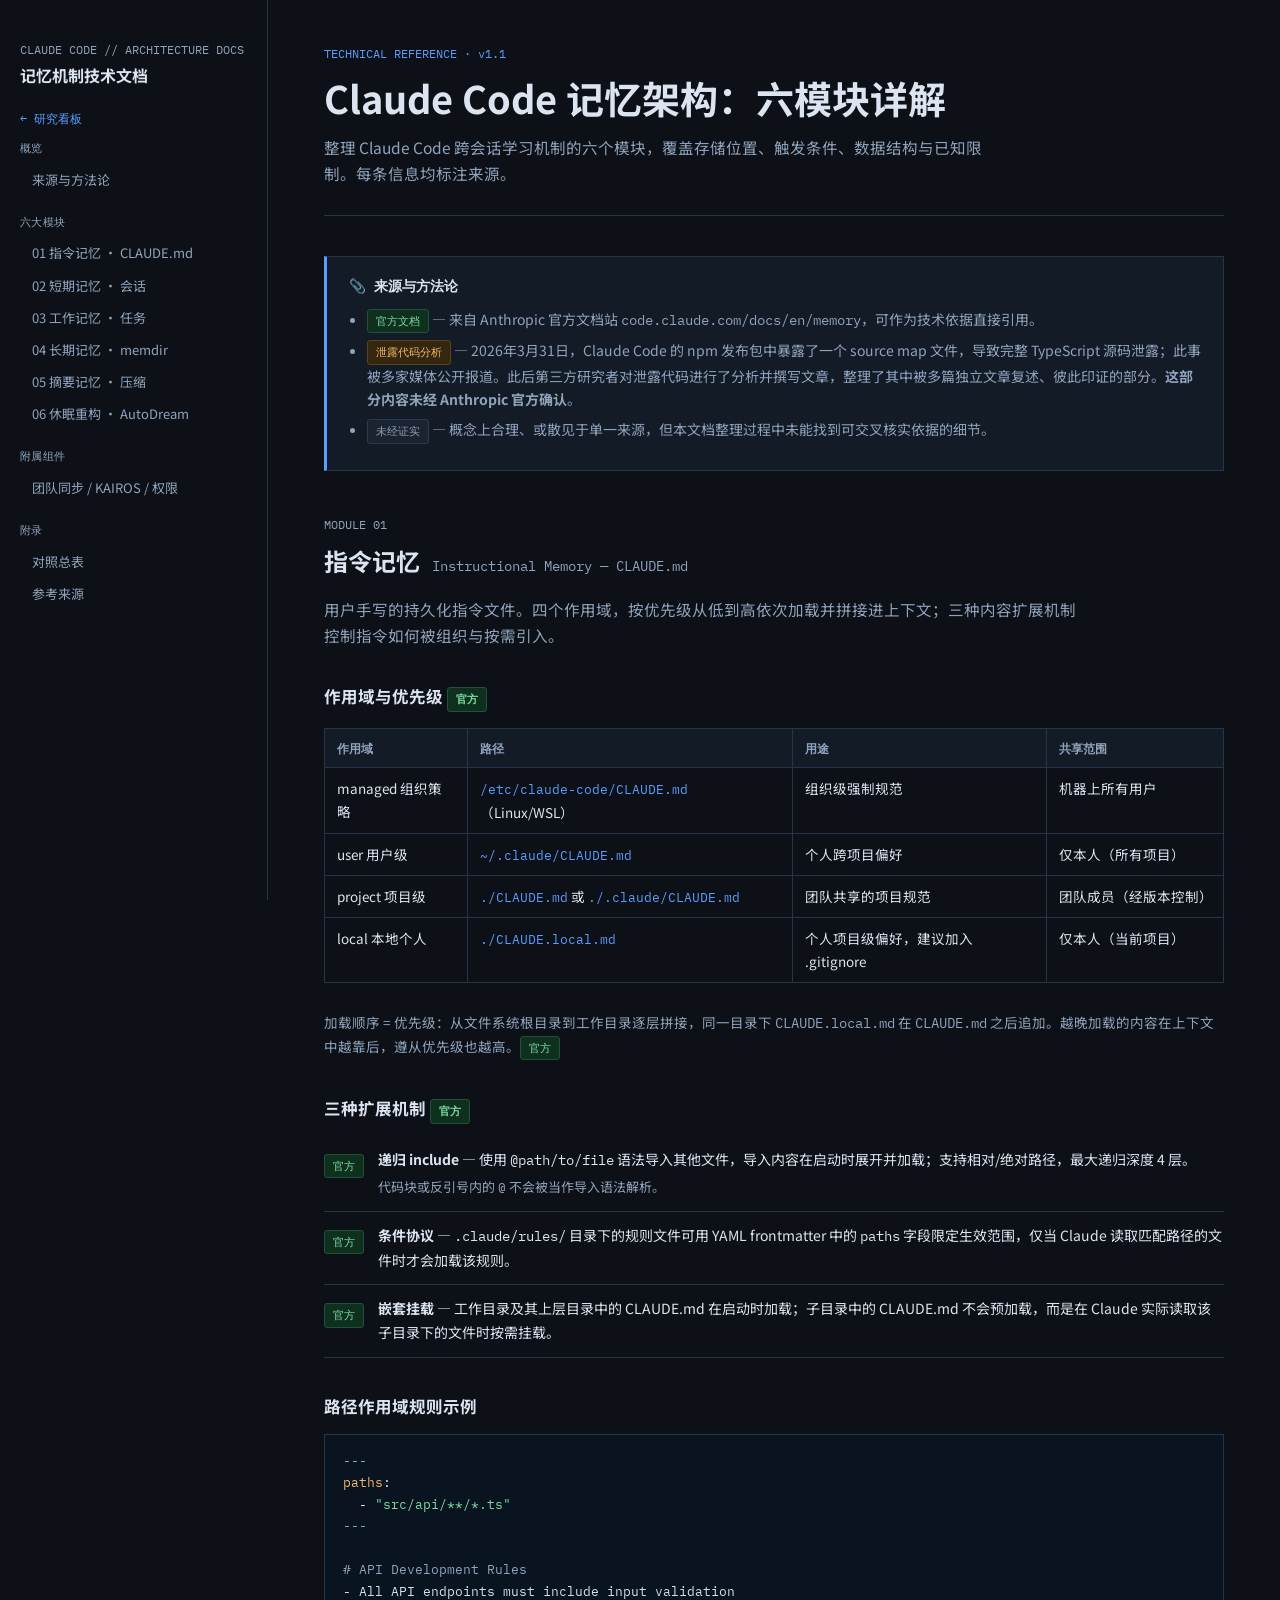
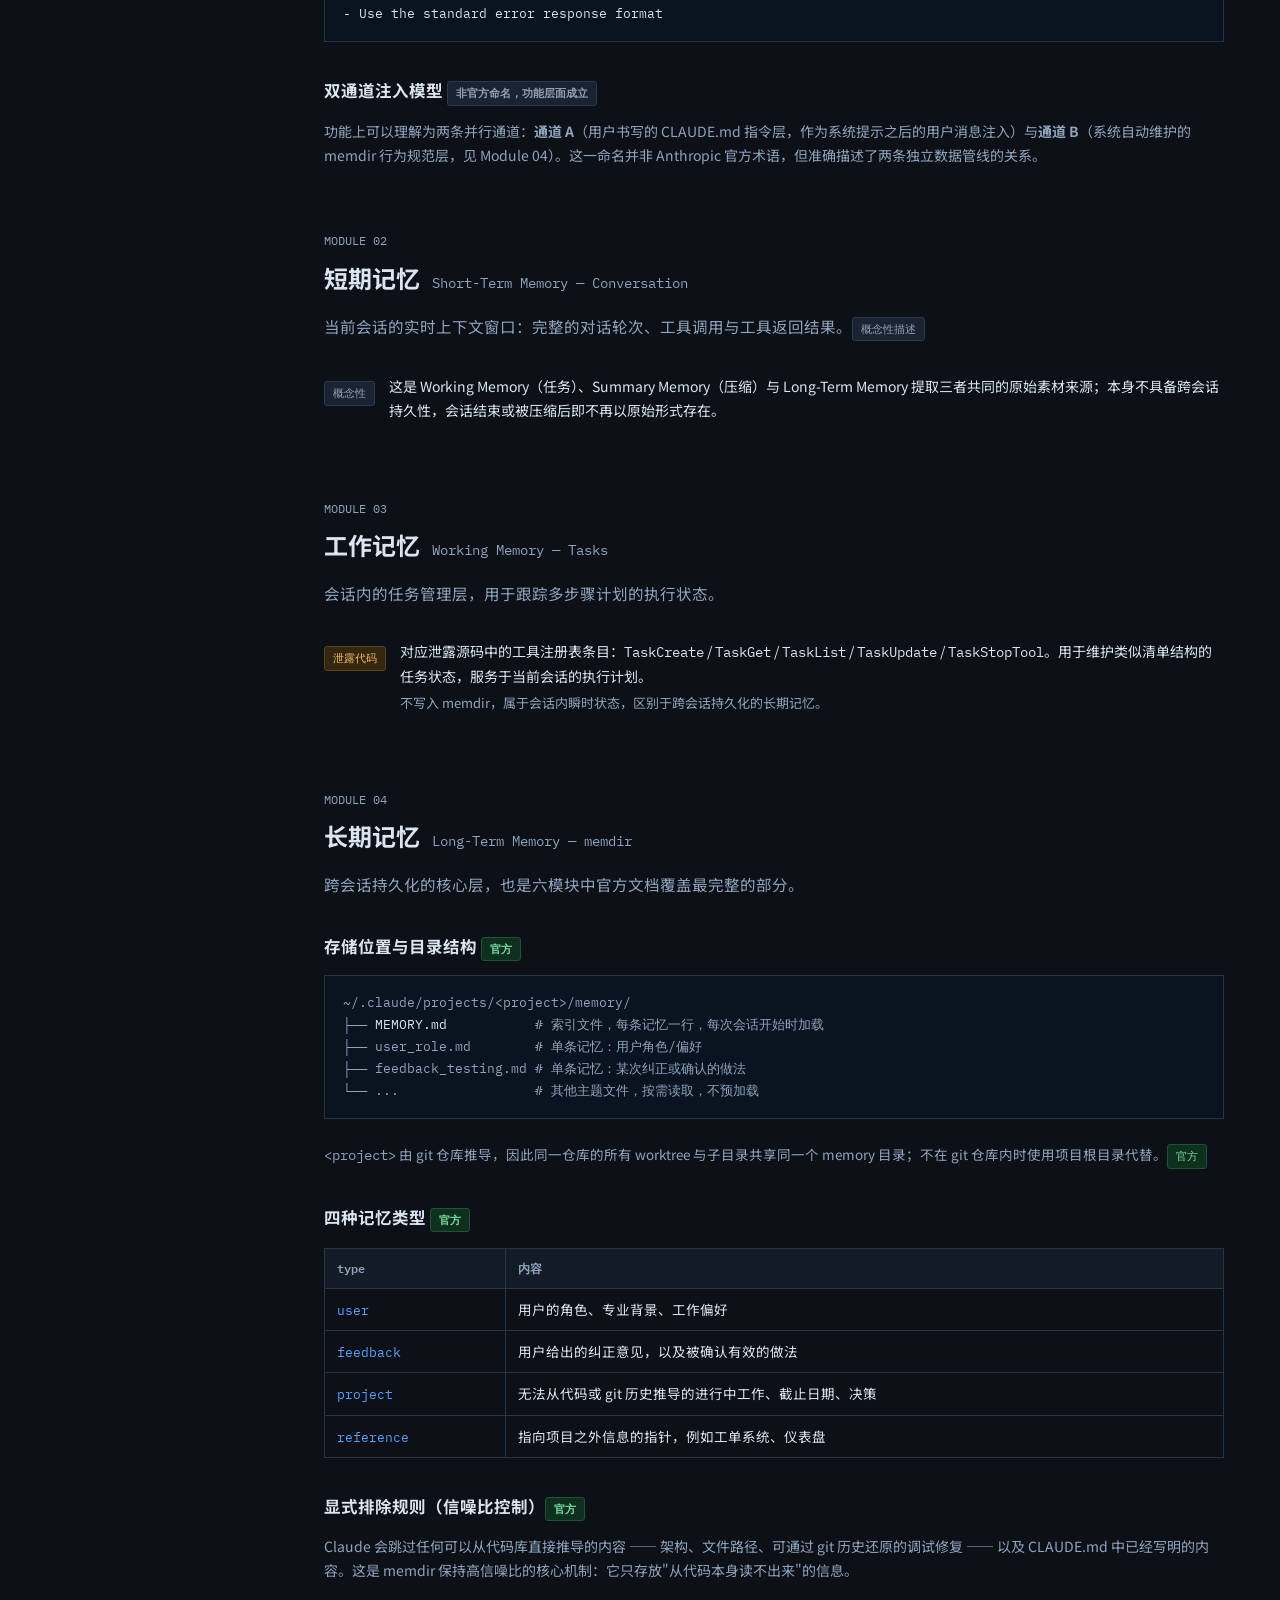
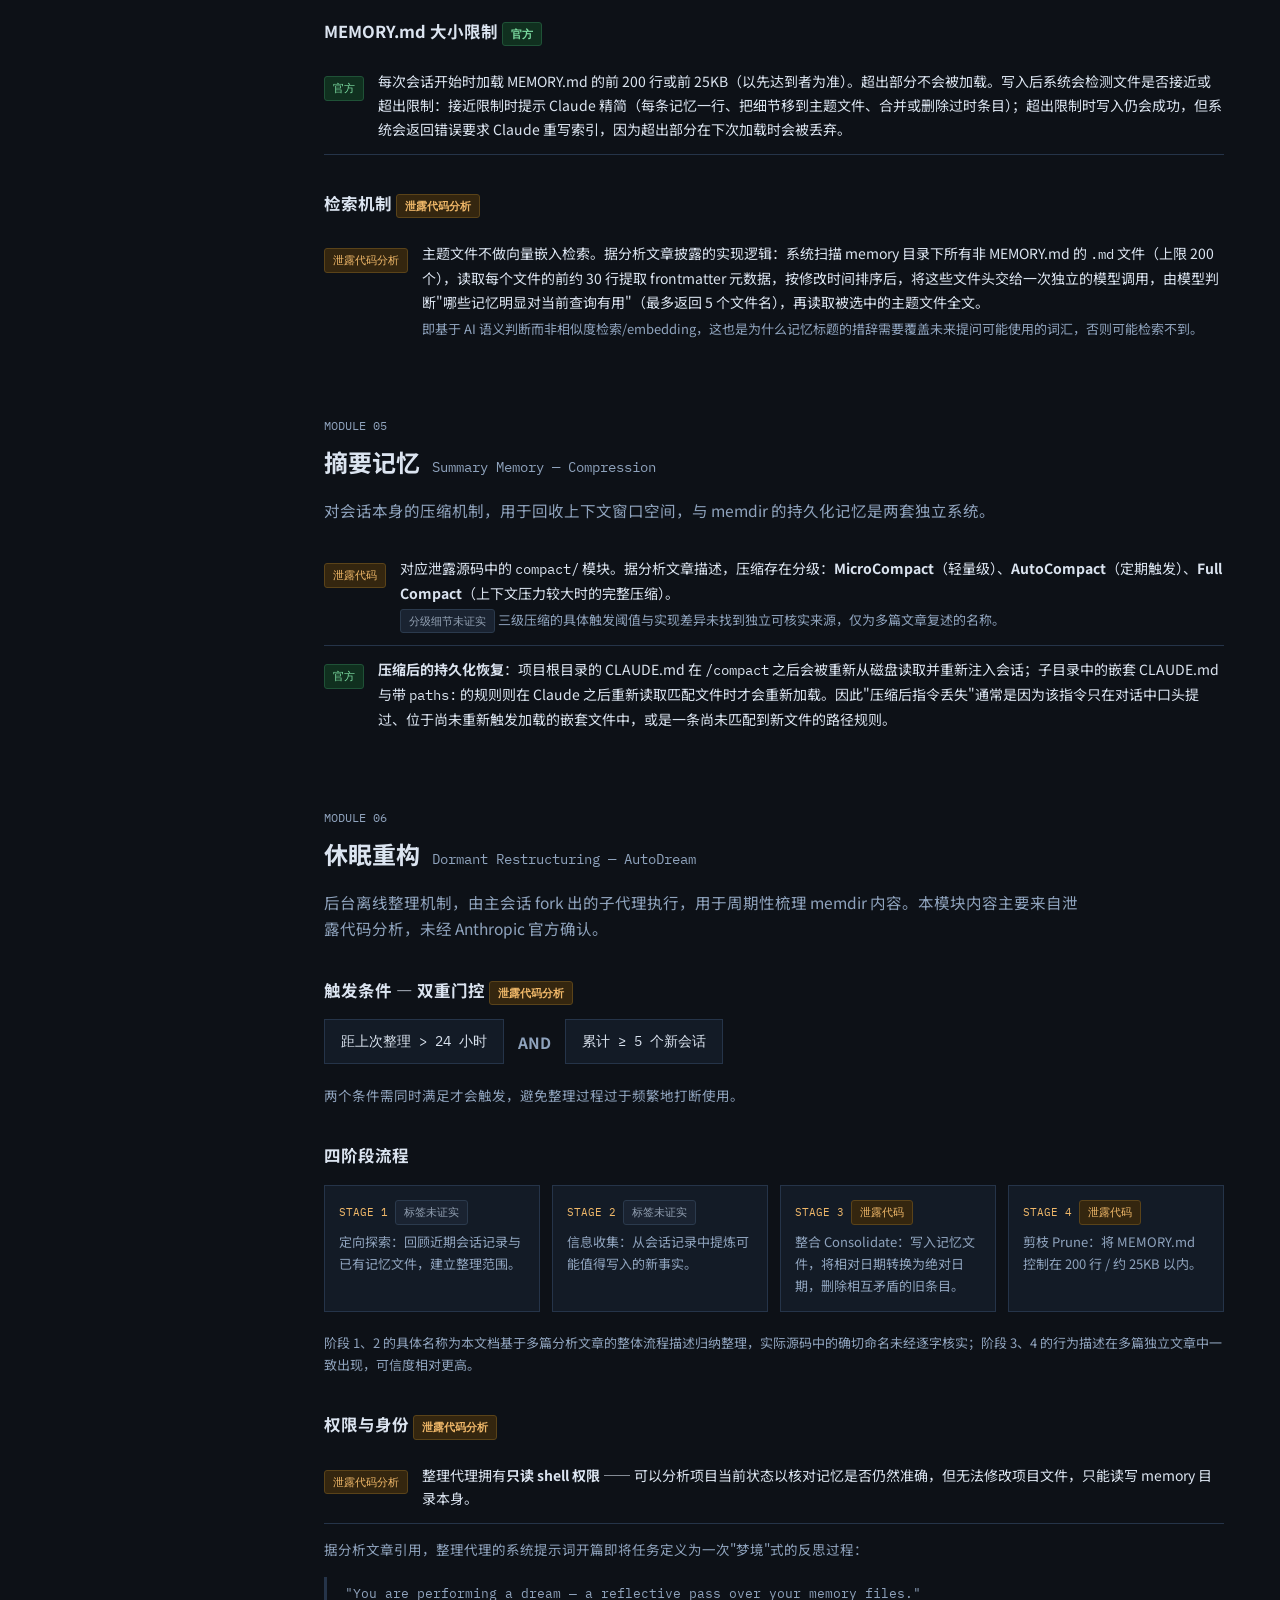
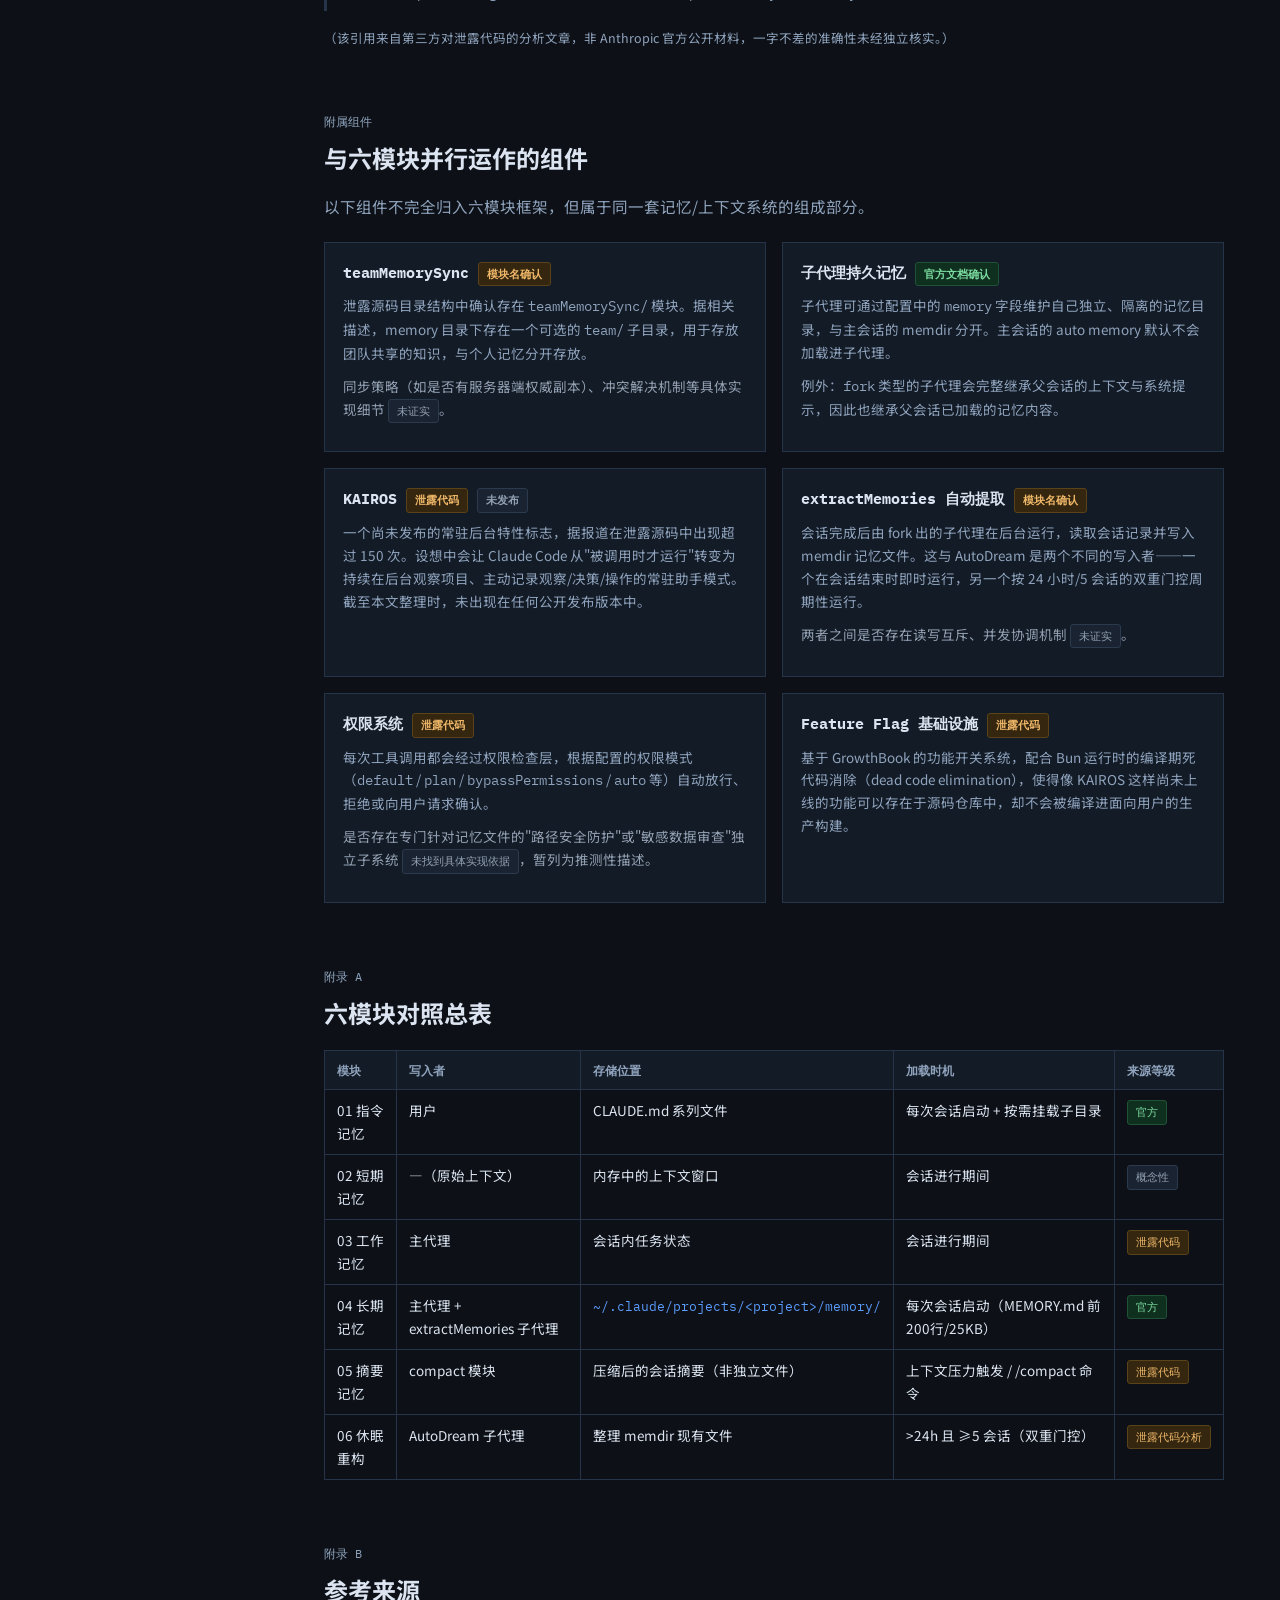
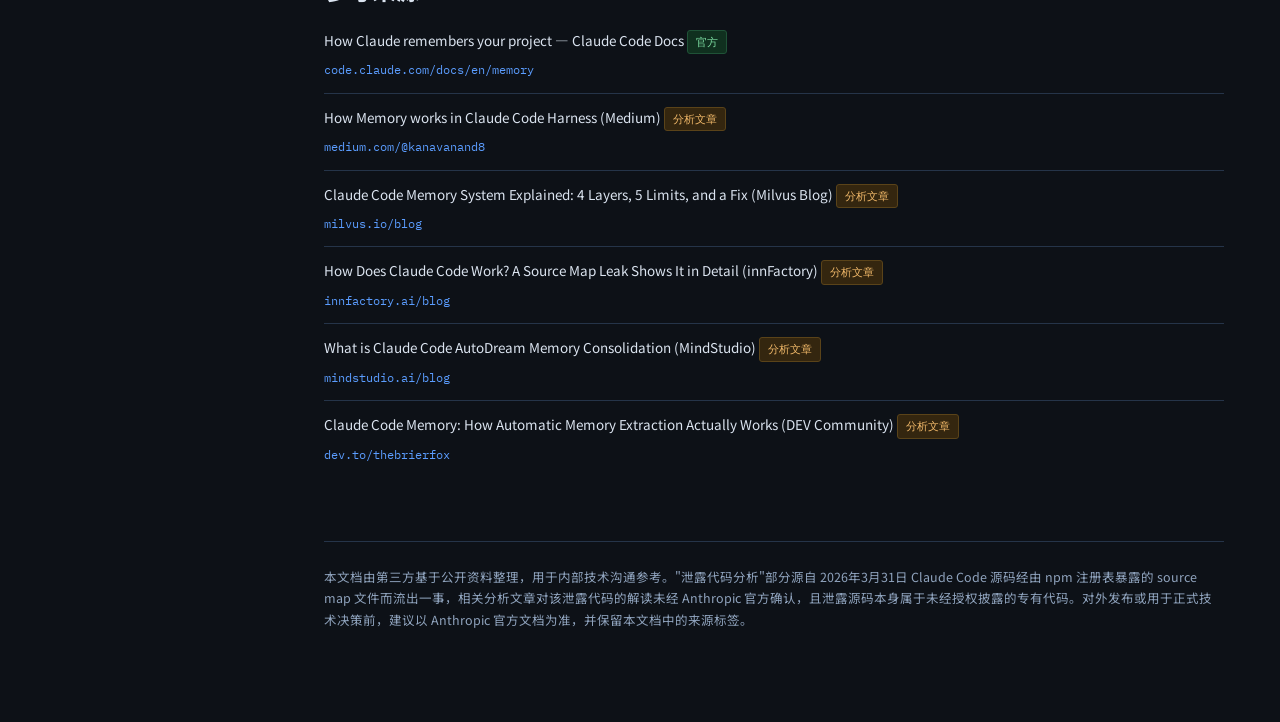
==== site/claude.html @ b1d0a3e5 "Put the Claude board on a short Pages URL with a homepage link." ====
<!DOCTYPE html>
<html lang="zh-CN">
<head>
<meta charset="UTF-8">
<meta name="viewport" content="width=device-width, initial-scale=1.0">
<title>Claude Code 记忆架构技术文档</title>
<link rel="preconnect" href="https://fonts.googleapis.com">
<link rel="preconnect" href="https://fonts.gstatic.com" crossorigin>
<link href="https://fonts.googleapis.com/css2?family=IBM+Plex+Mono:wght@400;500;600;700&family=Noto+Sans+SC:wght@400;500;600;700&display=swap" rel="stylesheet">
<style>
  :root {
    --bg: #0d1117;
    --bg-panel: #131b26;
    --bg-code: #0a1420;
    --border: #253449;
    --text: #dbe4f0;
    --text-soft: #8fa3bd;
    --accent: #5b9dff;
    --accent-soft: #1a2c47;
    --official-fg: #7bdba0;
    --official-bg: #10301f;
    --official-border: #1f5237;
    --leak-fg: #f0b869;
    --leak-bg: #34260f;
    --leak-border: #5a4319;
    --unverified-fg: #93a1b3;
    --unverified-bg: #1a2331;
    --unverified-border: #2b3a4d;
    --sidebar-w: 268px;
  }

  * { box-sizing: border-box; }

  html { scroll-behavior: smooth; }

  body {
    margin: 0;
    background: var(--bg);
    color: var(--text);
    font-family: "Noto Sans SC", -apple-system, sans-serif;
    line-height: 1.7;
    font-size: 15.5px;
  }

  code, .mono { font-family: "IBM Plex Mono", monospace; }

  a { color: var(--accent); text-decoration: none; }
  a:hover { text-decoration: underline; }

  /* Layout */
  .shell {
    display: flex;
    min-height: 100vh;
    max-width: 1400px;
    margin: 0 auto;
  }

  nav.sidebar {
    width: var(--sidebar-w);
    flex-shrink: 0;
    border-right: 1px solid var(--border);
    padding: 28px 20px;
    position: sticky;
    top: 0;
    height: 100vh;
    overflow-y: auto;
  }

  @media (max-width: 900px) {
    nav.sidebar { display: none; }
    .shell { display: block; }
  }

  .sidebar .brand {
    font-family: "IBM Plex Mono", monospace;
    font-size: 12px;
    color: var(--text-soft);
    margin-bottom: 4px;
  }
  .sidebar h1 {
    font-size: 16px;
    margin: 0 0 22px;
    line-height: 1.4;
  }

  .sidebar-group { margin-bottom: 18px; }
  .sidebar-group-label {
    font-family: "IBM Plex Mono", monospace;
    font-size: 10.5px;
    letter-spacing: 0.04em;
    color: var(--text-soft);
    text-transform: uppercase;
    margin-bottom: 6px;
  }
  .sidebar a.nav-link {
    display: block;
    font-size: 13px;
    color: var(--text-soft);
    padding: 5px 0 5px 10px;
    border-left: 2px solid transparent;
  }
  .sidebar a.nav-link:hover {
    color: var(--text);
    text-decoration: none;
    border-left-color: var(--accent);
  }

  main {
    flex: 1;
    padding: 44px 56px 100px;
    min-width: 0;
  }
  @media (max-width: 900px) { main { padding: 32px 20px 80px; } }
  @media (max-width: 600px) { main { padding: 24px 14px 60px; } }

  .doc-header {
    margin-bottom: 40px;
    padding-bottom: 28px;
    border-bottom: 1px solid var(--border);
  }
  .doc-kicker {
    font-family: "IBM Plex Mono", monospace;
    font-size: 12px;
    color: var(--accent);
    margin: 0 0 10px;
  }
  .doc-header h1 {
    font-size: clamp(26px, 3.6vw, 38px);
    margin: 0 0 12px;
    line-height: 1.25;
  }
  .doc-header p.lede {
    color: var(--text-soft);
    max-width: 680px;
    font-size: 15.5px;
    margin: 0;
  }

  /* Tags */
  .tag {
    font-family: "IBM Plex Mono", monospace;
    font-size: 11px;
    padding: 3px 8px;
    border-radius: 3px;
    border: 1px solid;
    white-space: nowrap;
    display: inline-block;
    line-height: 1.5;
  }
  .tag.official { background: var(--official-bg); color: var(--official-fg); border-color: var(--official-border); }
  .tag.leak { background: var(--leak-bg); color: var(--leak-fg); border-color: var(--leak-border); }
  .tag.unverified { background: var(--unverified-bg); color: var(--unverified-fg); border-color: var(--unverified-border); }

  /* Methodology callout */
  .callout {
    border: 1px solid var(--border);
    background: var(--bg-panel);
    border-left: 3px solid var(--accent);
    padding: 18px 22px;
    margin: 0 0 44px;
    font-size: 14px;
    color: var(--text-soft);
  }
  .callout h3 {
    font-size: 13.5px;
    color: var(--text);
    margin: 0 0 10px;
    font-family: "IBM Plex Mono", monospace;
  }
  .callout ul { margin: 8px 0; padding-left: 18px; }
  .callout li { margin-bottom: 6px; }

  /* Sections */
  section.module {
    margin-bottom: 64px;
    scroll-margin-top: 24px;
  }
  .module-eyebrow {
    font-family: "IBM Plex Mono", monospace;
    font-size: 12px;
    color: var(--text-soft);
    margin: 0 0 6px;
  }
  section.module h2 {
    font-size: 24px;
    margin: 0 0 6px;
    display: flex;
    align-items: baseline;
    gap: 12px;
    flex-wrap: wrap;
  }
  section.module h2 .en {
    font-family: "IBM Plex Mono", monospace;
    font-size: 14px;
    color: var(--text-soft);
    font-weight: 400;
  }
  section.module > p.desc {
    color: var(--text-soft);
    max-width: 760px;
    margin: 14px 0 22px;
  }

  h3.sub {
    font-size: 16.5px;
    margin: 30px 0 12px;
    padding-top: 4px;
  }

  /* Fact rows */
  .fact {
    display: flex;
    gap: 14px;
    align-items: flex-start;
    padding: 12px 0;
    border-bottom: 1px solid var(--border);
  }
  .fact:last-child { border-bottom: none; }
  .fact .fact-tag-col { flex-shrink: 0; padding-top: 2px; }
  .fact .fact-body { font-size: 14px; color: var(--text); }
  .fact .fact-body .fact-note { color: var(--text-soft); font-size: 13px; margin-top: 3px; }

  /* Tables */
  table {
    width: 100%;
    border-collapse: collapse;
    margin: 16px 0 28px;
    font-size: 13.5px;
  }
  th, td {
    text-align: left;
    padding: 9px 12px;
    border: 1px solid var(--border);
    vertical-align: top;
  }
  th {
    background: var(--bg-panel);
    font-family: "IBM Plex Mono", monospace;
    font-weight: 600;
    font-size: 12px;
    color: var(--text-soft);
  }
  td code { font-size: 12.5px; color: var(--accent); }

  /* Code blocks */
  pre {
    background: var(--bg-code);
    border: 1px solid var(--border);
    padding: 16px 18px;
    overflow-x: auto;
    font-size: 13px;
    line-height: 1.6;
    margin: 14px 0 24px;
  }
  pre code { color: #cfe0f4; }
  .comment { color: var(--text-soft); }
  .kw { color: #f0b869; }
  .str { color: #7bdba0; }

  /* Directory tree */
  .tree {
    background: var(--bg-code);
    border: 1px solid var(--border);
    padding: 16px 18px;
    font-family: "IBM Plex Mono", monospace;
    font-size: 13px;
    color: var(--text-soft);
    margin: 14px 0 24px;
    white-space: pre;
    overflow-x: auto;
  }
  .tree .hl { color: var(--text); }

  /* Stage cards */
  .stage-grid {
    display: grid;
    grid-template-columns: repeat(4, 1fr);
    gap: 12px;
    margin: 16px 0 20px;
  }
  @media (max-width: 800px) { .stage-grid { grid-template-columns: repeat(2, 1fr); } }
  .stage-card {
    border: 1px solid var(--border);
    background: var(--bg-panel);
    padding: 14px;
  }
  .stage-card .stage-n {
    font-family: "IBM Plex Mono", monospace;
    font-size: 11px;
    color: var(--leak-fg);
    display: block;
    margin-bottom: 6px;
  }
  .stage-card p { font-size: 13px; margin: 0; color: var(--text-soft); }

  .gate-row {
    display: flex;
    gap: 14px;
    align-items: center;
    flex-wrap: wrap;
    margin: 14px 0 20px;
  }
  .gate {
    font-family: "IBM Plex Mono", monospace;
    font-size: 13.5px;
    border: 1px solid var(--border);
    background: var(--bg-panel);
    padding: 10px 16px;
  }
  .gate-op { font-weight: 700; color: var(--text-soft); }

  blockquote {
    border-left: 3px solid var(--border);
    margin: 16px 0;
    padding: 6px 18px;
    font-family: "IBM Plex Mono", monospace;
    font-size: 13px;
    color: var(--text-soft);
  }

  /* Aux grid */
  .aux-grid {
    display: grid;
    grid-template-columns: repeat(2, 1fr);
    gap: 16px;
    margin: 16px 0 8px;
  }
  @media (max-width: 700px) { .aux-grid { grid-template-columns: 1fr; } }
  .aux-card {
    border: 1px solid var(--border);
    background: var(--bg-panel);
    padding: 18px;
  }
  .aux-card h4 {
    margin: 0 0 8px;
    font-size: 14.5px;
    font-family: "IBM Plex Mono", monospace;
  }
  .aux-card p { color: var(--text-soft); font-size: 13.5px; margin: 0 0 10px; }

  /* References */
  .ref-list { list-style: none; margin: 0; padding: 0; }
  .ref-list li {
    padding: 12px 0;
    border-bottom: 1px solid var(--border);
    font-size: 13.5px;
  }
  .ref-list li:last-child { border-bottom: none; }
  .ref-list .ref-title { color: var(--text); display: block; margin-bottom: 3px; }
  .ref-list .ref-meta { color: var(--text-soft); font-family: "IBM Plex Mono", monospace; font-size: 12px; }

  footer.doc-footer {
    margin-top: 60px;
    padding-top: 24px;
    border-top: 1px solid var(--border);
    color: var(--text-soft);
    font-size: 12.5px;
  }
</style>
</head>
<body>
<div class="shell">

  <nav class="sidebar">
    <p class="brand">CLAUDE CODE // ARCHITECTURE DOCS</p>
    <h1>记忆机制技术文档</h1>
    <p class="brand"><a href="/ai-memory/">← 研究看板</a></p>

    <div class="sidebar-group">
      <p class="sidebar-group-label">概览</p>
      <a class="nav-link" href="#methodology">来源与方法论</a>
    </div>

    <div class="sidebar-group">
      <p class="sidebar-group-label">六大模块</p>
      <a class="nav-link" href="#m1">01 指令记忆 · CLAUDE.md</a>
      <a class="nav-link" href="#m2">02 短期记忆 · 会话</a>
      <a class="nav-link" href="#m3">03 工作记忆 · 任务</a>
      <a class="nav-link" href="#m4">04 长期记忆 · memdir</a>
      <a class="nav-link" href="#m5">05 摘要记忆 · 压缩</a>
      <a class="nav-link" href="#m6">06 休眠重构 · AutoDream</a>
    </div>

    <div class="sidebar-group">
      <p class="sidebar-group-label">附属组件</p>
      <a class="nav-link" href="#aux">团队同步 / KAIROS / 权限</a>
    </div>

    <div class="sidebar-group">
      <p class="sidebar-group-label">附录</p>
      <a class="nav-link" href="#matrix">对照总表</a>
      <a class="nav-link" href="#refs">参考来源</a>
    </div>
  </nav>

  <main>
    <div class="doc-header">
      <p class="doc-kicker">TECHNICAL REFERENCE · v1.1</p>
      <h1>Claude Code 记忆架构：六模块详解</h1>
      <p class="lede">整理 Claude Code 跨会话学习机制的六个模块，覆盖存储位置、触发条件、数据结构与已知限制。每条信息均标注来源。</p>
    </div>

    <div class="callout" id="methodology">
      <h3>📎 来源与方法论</h3>
      <ul>
        <li><span class="tag official">官方文档</span> — 来自 Anthropic 官方文档站 <code>code.claude.com/docs/en/memory</code>，可作为技术依据直接引用。</li>
        <li><span class="tag leak">泄露代码分析</span> — 2026年3月31日，Claude Code 的 npm 发布包中暴露了一个 source map 文件，导致完整 TypeScript 源码泄露；此事被多家媒体公开报道。此后第三方研究者对泄露代码进行了分析并撰写文章，整理了其中被多篇独立文章复述、彼此印证的部分。<strong>这部分内容未经 Anthropic 官方确认</strong>。</li>
        <li><span class="tag unverified">未经证实</span> — 概念上合理、或散见于单一来源，但本文档整理过程中未能找到可交叉核实依据的细节。</li>
      </ul>
    </div>

    <!-- MODULE 1 -->
    <section class="module" id="m1">
      <p class="module-eyebrow">MODULE 01</p>
      <h2>指令记忆 <span class="en">Instructional Memory — CLAUDE.md</span></h2>
      <p class="desc">用户手写的持久化指令文件。四个作用域，按优先级从低到高依次加载并拼接进上下文；三种内容扩展机制控制指令如何被组织与按需引入。</p>

      <h3 class="sub">作用域与优先级 <span class="tag official">官方</span></h3>
      <table>
        <tr><th>作用域</th><th>路径</th><th>用途</th><th>共享范围</th></tr>
        <tr><td>managed 组织策略</td><td><code>/etc/claude-code/CLAUDE.md</code>（Linux/WSL）</td><td>组织级强制规范</td><td>机器上所有用户</td></tr>
        <tr><td>user 用户级</td><td><code>~/.claude/CLAUDE.md</code></td><td>个人跨项目偏好</td><td>仅本人（所有项目）</td></tr>
        <tr><td>project 项目级</td><td><code>./CLAUDE.md</code> 或 <code>./.claude/CLAUDE.md</code></td><td>团队共享的项目规范</td><td>团队成员（经版本控制）</td></tr>
        <tr><td>local 本地个人</td><td><code>./CLAUDE.local.md</code></td><td>个人项目级偏好，建议加入 .gitignore</td><td>仅本人（当前项目）</td></tr>
      </table>
      <p style="color:var(--text-soft); font-size:13.5px;">加载顺序 = 优先级：从文件系统根目录到工作目录逐层拼接，同一目录下 <code>CLAUDE.local.md</code> 在 <code>CLAUDE.md</code> 之后追加。越晚加载的内容在上下文中越靠后，遵从优先级也越高。<span class="tag official">官方</span></p>

      <h3 class="sub">三种扩展机制 <span class="tag official">官方</span></h3>
      <div class="fact">
        <div class="fact-tag-col"><span class="tag official">官方</span></div>
        <div class="fact-body">
          <strong>递归 include</strong> — 使用 <code>@path/to/file</code> 语法导入其他文件，导入内容在启动时展开并加载；支持相对/绝对路径，最大递归深度 4 层。
          <div class="fact-note">代码块或反引号内的 <code>@</code> 不会被当作导入语法解析。</div>
        </div>
      </div>
      <div class="fact">
        <div class="fact-tag-col"><span class="tag official">官方</span></div>
        <div class="fact-body">
          <strong>条件协议</strong> — <code>.claude/rules/</code> 目录下的规则文件可用 YAML frontmatter 中的 <code>paths</code> 字段限定生效范围，仅当 Claude 读取匹配路径的文件时才会加载该规则。
        </div>
      </div>
      <div class="fact">
        <div class="fact-tag-col"><span class="tag official">官方</span></div>
        <div class="fact-body">
          <strong>嵌套挂载</strong> — 工作目录及其上层目录中的 CLAUDE.md 在启动时加载；子目录中的 CLAUDE.md 不会预加载，而是在 Claude 实际读取该子目录下的文件时按需挂载。
        </div>
      </div>

      <h3 class="sub">路径作用域规则示例</h3>
      <pre><code><span class="comment">---</span>
<span class="kw">paths</span>:
  - <span class="str">"src/api/**/*.ts"</span>
<span class="comment">---</span>

<span class="comment"># API Development Rules</span>
- All API endpoints must include input validation
- Use the standard error response format</code></pre>

      <h3 class="sub">双通道注入模型 <span class="tag unverified">非官方命名，功能层面成立</span></h3>
      <p style="color:var(--text-soft); font-size:14px;">功能上可以理解为两条并行通道：<strong>通道 A</strong>（用户书写的 CLAUDE.md 指令层，作为系统提示之后的用户消息注入）与<strong>通道 B</strong>（系统自动维护的 memdir 行为规范层，见 Module 04）。这一命名并非 Anthropic 官方术语，但准确描述了两条独立数据管线的关系。</p>
    </section>

    <!-- MODULE 2 -->
    <section class="module" id="m2">
      <p class="module-eyebrow">MODULE 02</p>
      <h2>短期记忆 <span class="en">Short-Term Memory — Conversation</span></h2>
      <p class="desc">当前会话的实时上下文窗口：完整的对话轮次、工具调用与工具返回结果。<span class="tag unverified">概念性描述</span></p>
      <div class="fact">
        <div class="fact-tag-col"><span class="tag unverified">概念性</span></div>
        <div class="fact-body">
          这是 Working Memory（任务）、Summary Memory（压缩）与 Long-Term Memory 提取三者共同的原始素材来源；本身不具备跨会话持久性，会话结束或被压缩后即不再以原始形式存在。
        </div>
      </div>
    </section>

    <!-- MODULE 3 -->
    <section class="module" id="m3">
      <p class="module-eyebrow">MODULE 03</p>
      <h2>工作记忆 <span class="en">Working Memory — Tasks</span></h2>
      <p class="desc">会话内的任务管理层，用于跟踪多步骤计划的执行状态。</p>
      <div class="fact">
        <div class="fact-tag-col"><span class="tag leak">泄露代码</span></div>
        <div class="fact-body">
          对应泄露源码中的工具注册表条目：<code>TaskCreate</code> / <code>TaskGet</code> / <code>TaskList</code> / <code>TaskUpdate</code> / <code>TaskStopTool</code>。用于维护类似清单结构的任务状态，服务于当前会话的执行计划。
          <div class="fact-note">不写入 memdir，属于会话内瞬时状态，区别于跨会话持久化的长期记忆。</div>
        </div>
      </div>
    </section>

    <!-- MODULE 4 -->
    <section class="module" id="m4">
      <p class="module-eyebrow">MODULE 04</p>
      <h2>长期记忆 <span class="en">Long-Term Memory — memdir</span></h2>
      <p class="desc">跨会话持久化的核心层，也是六模块中官方文档覆盖最完整的部分。</p>

      <h3 class="sub">存储位置与目录结构 <span class="tag official">官方</span></h3>
      <div class="tree">~/.claude/projects/&lt;project&gt;/memory/
├── <span class="hl">MEMORY.md</span>           <span class="comment"># 索引文件，每条记忆一行，每次会话开始时加载</span>
├── user_role.md        <span class="comment"># 单条记忆：用户角色/偏好</span>
├── feedback_testing.md <span class="comment"># 单条记忆：某次纠正或确认的做法</span>
└── ...                 <span class="comment"># 其他主题文件，按需读取，不预加载</span></div>
      <p style="color:var(--text-soft); font-size:13.5px;"><code>&lt;project&gt;</code> 由 git 仓库推导，因此同一仓库的所有 worktree 与子目录共享同一个 memory 目录；不在 git 仓库内时使用项目根目录代替。<span class="tag official">官方</span></p>

      <h3 class="sub">四种记忆类型 <span class="tag official">官方</span></h3>
      <table>
        <tr><th>type</th><th>内容</th></tr>
        <tr><td><code>user</code></td><td>用户的角色、专业背景、工作偏好</td></tr>
        <tr><td><code>feedback</code></td><td>用户给出的纠正意见，以及被确认有效的做法</td></tr>
        <tr><td><code>project</code></td><td>无法从代码或 git 历史推导的进行中工作、截止日期、决策</td></tr>
        <tr><td><code>reference</code></td><td>指向项目之外信息的指针，例如工单系统、仪表盘</td></tr>
      </table>

      <h3 class="sub">显式排除规则（信噪比控制）<span class="tag official">官方</span></h3>
      <p style="color:var(--text-soft); font-size:14px;">Claude 会跳过任何可以从代码库直接推导的内容 —— 架构、文件路径、可通过 git 历史还原的调试修复 —— 以及 CLAUDE.md 中已经写明的内容。这是 memdir 保持高信噪比的核心机制：它只存放"从代码本身读不出来"的信息。</p>

      <h3 class="sub">MEMORY.md 大小限制 <span class="tag official">官方</span></h3>
      <div class="fact">
        <div class="fact-tag-col"><span class="tag official">官方</span></div>
        <div class="fact-body">
          每次会话开始时加载 MEMORY.md 的前 200 行或前 25KB（以先达到者为准）。超出部分不会被加载。写入后系统会检测文件是否接近或超出限制：接近限制时提示 Claude 精简（每条记忆一行、把细节移到主题文件、合并或删除过时条目）；超出限制时写入仍会成功，但系统会返回错误要求 Claude 重写索引，因为超出部分在下次加载时会被丢弃。
        </div>
      </div>

      <h3 class="sub">检索机制 <span class="tag leak">泄露代码分析</span></h3>
      <div class="fact">
        <div class="fact-tag-col"><span class="tag leak">泄露代码分析</span></div>
        <div class="fact-body">
          主题文件不做向量嵌入检索。据分析文章披露的实现逻辑：系统扫描 memory 目录下所有非 MEMORY.md 的 <code>.md</code> 文件（上限 200 个），读取每个文件的前约 30 行提取 frontmatter 元数据，按修改时间排序后，将这些文件头交给一次独立的模型调用，由模型判断"哪些记忆明显对当前查询有用"（最多返回 5 个文件名），再读取被选中的主题文件全文。
          <div class="fact-note">即基于 AI 语义判断而非相似度检索/embedding，这也是为什么记忆标题的措辞需要覆盖未来提问可能使用的词汇，否则可能检索不到。</div>
        </div>
      </div>
    </section>

    <!-- MODULE 5 -->
    <section class="module" id="m5">
      <p class="module-eyebrow">MODULE 05</p>
      <h2>摘要记忆 <span class="en">Summary Memory — Compression</span></h2>
      <p class="desc">对会话本身的压缩机制，用于回收上下文窗口空间，与 memdir 的持久化记忆是两套独立系统。</p>

      <div class="fact">
        <div class="fact-tag-col"><span class="tag leak">泄露代码</span></div>
        <div class="fact-body">
          对应泄露源码中的 <code>compact/</code> 模块。据分析文章描述，压缩存在分级：<strong>MicroCompact</strong>（轻量级）、<strong>AutoCompact</strong>（定期触发）、<strong>Full Compact</strong>（上下文压力较大时的完整压缩）。
          <div class="fact-note"><span class="tag unverified">分级细节未证实</span> 三级压缩的具体触发阈值与实现差异未找到独立可核实来源，仅为多篇文章复述的名称。</div>
        </div>
      </div>

      <div class="fact">
        <div class="fact-tag-col"><span class="tag official">官方</span></div>
        <div class="fact-body">
          <strong>压缩后的持久化恢复</strong>：项目根目录的 CLAUDE.md 在 <code>/compact</code> 之后会被重新从磁盘读取并重新注入会话；子目录中的嵌套 CLAUDE.md 与带 <code>paths:</code> 的规则则在 Claude 之后重新读取匹配文件时才会重新加载。因此"压缩后指令丢失"通常是因为该指令只在对话中口头提过、位于尚未重新触发加载的嵌套文件中，或是一条尚未匹配到新文件的路径规则。
        </div>
      </div>
    </section>

    <!-- MODULE 6 -->
    <section class="module" id="m6">
      <p class="module-eyebrow">MODULE 06</p>
      <h2>休眠重构 <span class="en">Dormant Restructuring — AutoDream</span></h2>
      <p class="desc">后台离线整理机制，由主会话 fork 出的子代理执行，用于周期性梳理 memdir 内容。本模块内容主要来自泄露代码分析，未经 Anthropic 官方确认。</p>

      <h3 class="sub">触发条件 — 双重门控 <span class="tag leak">泄露代码分析</span></h3>
      <div class="gate-row">
        <div class="gate">距上次整理 &gt; 24 小时</div>
        <div class="gate-op">AND</div>
        <div class="gate">累计 ≥ 5 个新会话</div>
      </div>
      <p style="color:var(--text-soft); font-size:13.5px;">两个条件需同时满足才会触发，避免整理过程过于频繁地打断使用。</p>

      <h3 class="sub">四阶段流程</h3>
      <div class="stage-grid">
        <div class="stage-card">
          <span class="stage-n">STAGE 1 <span class="tag unverified">标签未证实</span></span>
          <p>定向探索：回顾近期会话记录与已有记忆文件，建立整理范围。</p>
        </div>
        <div class="stage-card">
          <span class="stage-n">STAGE 2 <span class="tag unverified">标签未证实</span></span>
          <p>信息收集：从会话记录中提炼可能值得写入的新事实。</p>
        </div>
        <div class="stage-card">
          <span class="stage-n">STAGE 3 <span class="tag leak">泄露代码</span></span>
          <p>整合 Consolidate：写入记忆文件，将相对日期转换为绝对日期，删除相互矛盾的旧条目。</p>
        </div>
        <div class="stage-card">
          <span class="stage-n">STAGE 4 <span class="tag leak">泄露代码</span></span>
          <p>剪枝 Prune：将 MEMORY.md 控制在 200 行 / 约 25KB 以内。</p>
        </div>
      </div>
      <p style="color:var(--text-soft); font-size:13px;">阶段 1、2 的具体名称为本文档基于多篇分析文章的整体流程描述归纳整理，实际源码中的确切命名未经逐字核实；阶段 3、4 的行为描述在多篇独立文章中一致出现，可信度相对更高。</p>

      <h3 class="sub">权限与身份 <span class="tag leak">泄露代码分析</span></h3>
      <div class="fact">
        <div class="fact-tag-col"><span class="tag leak">泄露代码分析</span></div>
        <div class="fact-body">
          整理代理拥有<strong>只读 shell 权限</strong> —— 可以分析项目当前状态以核对记忆是否仍然准确，但无法修改项目文件，只能读写 memory 目录本身。
        </div>
      </div>
      <p style="color:var(--text-soft); font-size:13.5px;">据分析文章引用，整理代理的系统提示词开篇即将任务定义为一次"梦境"式的反思过程：</p>
      <blockquote>"You are performing a dream — a reflective pass over your memory files."</blockquote>
      <p style="color:var(--text-soft); font-size:12.5px;">（该引用来自第三方对泄露代码的分析文章，非 Anthropic 官方公开材料，一字不差的准确性未经独立核实。）</p>
    </section>

    <!-- AUX -->
    <section class="module" id="aux">
      <p class="module-eyebrow">附属组件</p>
      <h2>与六模块并行运作的组件</h2>
      <p class="desc">以下组件不完全归入六模块框架，但属于同一套记忆/上下文系统的组成部分。</p>

      <div class="aux-grid">
        <div class="aux-card">
          <h4>teamMemorySync <span class="tag leak">模块名确认</span></h4>
          <p>泄露源码目录结构中确认存在 <code>teamMemorySync/</code> 模块。据相关描述，memory 目录下存在一个可选的 <code>team/</code> 子目录，用于存放团队共享的知识，与个人记忆分开存放。</p>
          <p style="color:var(--unverified-fg);">同步策略（如是否有服务器端权威副本）、冲突解决机制等具体实现细节 <span class="tag unverified">未证实</span>。</p>
        </div>
        <div class="aux-card">
          <h4>子代理持久记忆 <span class="tag official">官方文档确认</span></h4>
          <p>子代理可通过配置中的 <code>memory</code> 字段维护自己独立、隔离的记忆目录，与主会话的 memdir 分开。主会话的 auto memory 默认不会加载进子代理。</p>
          <p>例外：<code>fork</code> 类型的子代理会完整继承父会话的上下文与系统提示，因此也继承父会话已加载的记忆内容。</p>
        </div>
        <div class="aux-card">
          <h4>KAIROS <span class="tag leak">泄露代码</span> <span class="tag unverified">未发布</span></h4>
          <p>一个尚未发布的常驻后台特性标志，据报道在泄露源码中出现超过 150 次。设想中会让 Claude Code 从"被调用时才运行"转变为持续在后台观察项目、主动记录观察/决策/操作的常驻助手模式。截至本文整理时，未出现在任何公开发布版本中。</p>
        </div>
        <div class="aux-card">
          <h4>extractMemories 自动提取 <span class="tag leak">模块名确认</span></h4>
          <p>会话完成后由 fork 出的子代理在后台运行，读取会话记录并写入 memdir 记忆文件。这与 AutoDream 是两个不同的写入者——一个在会话结束时即时运行，另一个按 24 小时/5 会话的双重门控周期性运行。</p>
          <p style="color:var(--unverified-fg);">两者之间是否存在读写互斥、并发协调机制 <span class="tag unverified">未证实</span>。</p>
        </div>
        <div class="aux-card">
          <h4>权限系统 <span class="tag leak">泄露代码</span></h4>
          <p>每次工具调用都会经过权限检查层，根据配置的权限模式（<code>default</code> / <code>plan</code> / <code>bypassPermissions</code> / <code>auto</code> 等）自动放行、拒绝或向用户请求确认。</p>
          <p style="color:var(--unverified-fg);">是否存在专门针对记忆文件的"路径安全防护"或"敏感数据审查"独立子系统 <span class="tag unverified">未找到具体实现依据</span>，暂列为推测性描述。</p>
        </div>
        <div class="aux-card">
          <h4>Feature Flag 基础设施 <span class="tag leak">泄露代码</span></h4>
          <p>基于 GrowthBook 的功能开关系统，配合 Bun 运行时的编译期死代码消除（dead code elimination），使得像 KAIROS 这样尚未上线的功能可以存在于源码仓库中，却不会被编译进面向用户的生产构建。</p>
        </div>
      </div>
    </section>

    <!-- MATRIX -->
    <section class="module" id="matrix">
      <p class="module-eyebrow">附录 A</p>
      <h2>六模块对照总表</h2>
      <table>
        <tr><th>模块</th><th>写入者</th><th>存储位置</th><th>加载时机</th><th>来源等级</th></tr>
        <tr><td>01 指令记忆</td><td>用户</td><td>CLAUDE.md 系列文件</td><td>每次会话启动 + 按需挂载子目录</td><td><span class="tag official">官方</span></td></tr>
        <tr><td>02 短期记忆</td><td>—（原始上下文）</td><td>内存中的上下文窗口</td><td>会话进行期间</td><td><span class="tag unverified">概念性</span></td></tr>
        <tr><td>03 工作记忆</td><td>主代理</td><td>会话内任务状态</td><td>会话进行期间</td><td><span class="tag leak">泄露代码</span></td></tr>
        <tr><td>04 长期记忆</td><td>主代理 + extractMemories 子代理</td><td><code>~/.claude/projects/&lt;project&gt;/memory/</code></td><td>每次会话启动（MEMORY.md 前200行/25KB）</td><td><span class="tag official">官方</span></td></tr>
        <tr><td>05 摘要记忆</td><td>compact 模块</td><td>压缩后的会话摘要（非独立文件）</td><td>上下文压力触发 / /compact 命令</td><td><span class="tag leak">泄露代码</span></td></tr>
        <tr><td>06 休眠重构</td><td>AutoDream 子代理</td><td>整理 memdir 现有文件</td><td>&gt;24h 且 ≥5 会话（双重门控）</td><td><span class="tag leak">泄露代码分析</span></td></tr>
      </table>
    </section>

    <!-- REFERENCES -->
    <section class="module" id="refs">
      <p class="module-eyebrow">附录 B</p>
      <h2>参考来源</h2>
      <ul class="ref-list">
        <li>
          <span class="ref-title">How Claude remembers your project — Claude Code Docs <span class="tag official">官方</span></span>
          <span class="ref-meta"><a href="https://code.claude.com/docs/en/memory" target="_blank" rel="noopener">code.claude.com/docs/en/memory</a></span>
        </li>
        <li>
          <span class="ref-title">How Memory works in Claude Code Harness (Medium) <span class="tag leak">分析文章</span></span>
          <span class="ref-meta"><a href="https://medium.com/@kanavanand8/how-memory-works-in-claude-code-harness-d8b242c114c2" target="_blank" rel="noopener">medium.com/@kanavanand8</a></span>
        </li>
        <li>
          <span class="ref-title">Claude Code Memory System Explained: 4 Layers, 5 Limits, and a Fix (Milvus Blog) <span class="tag leak">分析文章</span></span>
          <span class="ref-meta"><a href="https://milvus.io/blog/claude-code-memory-memsearch.md" target="_blank" rel="noopener">milvus.io/blog</a></span>
        </li>
        <li>
          <span class="ref-title">How Does Claude Code Work? A Source Map Leak Shows It in Detail (innFactory) <span class="tag leak">分析文章</span></span>
          <span class="ref-meta"><a href="https://innfactory.ai/en/blog/how-does-claude-code-work-source-map-leak" target="_blank" rel="noopener">innfactory.ai/blog</a></span>
        </li>
        <li>
          <span class="ref-title">What is Claude Code AutoDream Memory Consolidation (MindStudio) <span class="tag leak">分析文章</span></span>
          <span class="ref-meta"><a href="https://www.mindstudio.ai/blog/what-is-claude-code-autodream-memory-consolidation-3" target="_blank" rel="noopener">mindstudio.ai/blog</a></span>
        </li>
        <li>
          <span class="ref-title">Claude Code Memory: How Automatic Memory Extraction Actually Works (DEV Community) <span class="tag leak">分析文章</span></span>
          <span class="ref-meta"><a href="https://dev.to/thebrierfox/claude-code-memory-how-automatic-memory-extraction-actually-works-1bmg" target="_blank" rel="noopener">dev.to/thebrierfox</a></span>
        </li>
      </ul>
    </section>

    <footer class="doc-footer">
      本文档由第三方基于公开资料整理，用于内部技术沟通参考。"泄露代码分析"部分源自 2026年3月31日 Claude Code 源码经由 npm 注册表暴露的 source map 文件而流出一事，相关分析文章对该泄露代码的解读未经 Anthropic 官方确认，且泄露源码本身属于未经授权披露的专有代码。对外发布或用于正式技术决策前，建议以 Anthropic 官方文档为准，并保留本文档中的来源标签。
    </footer>

  </main>
</div>
</body>
</html>
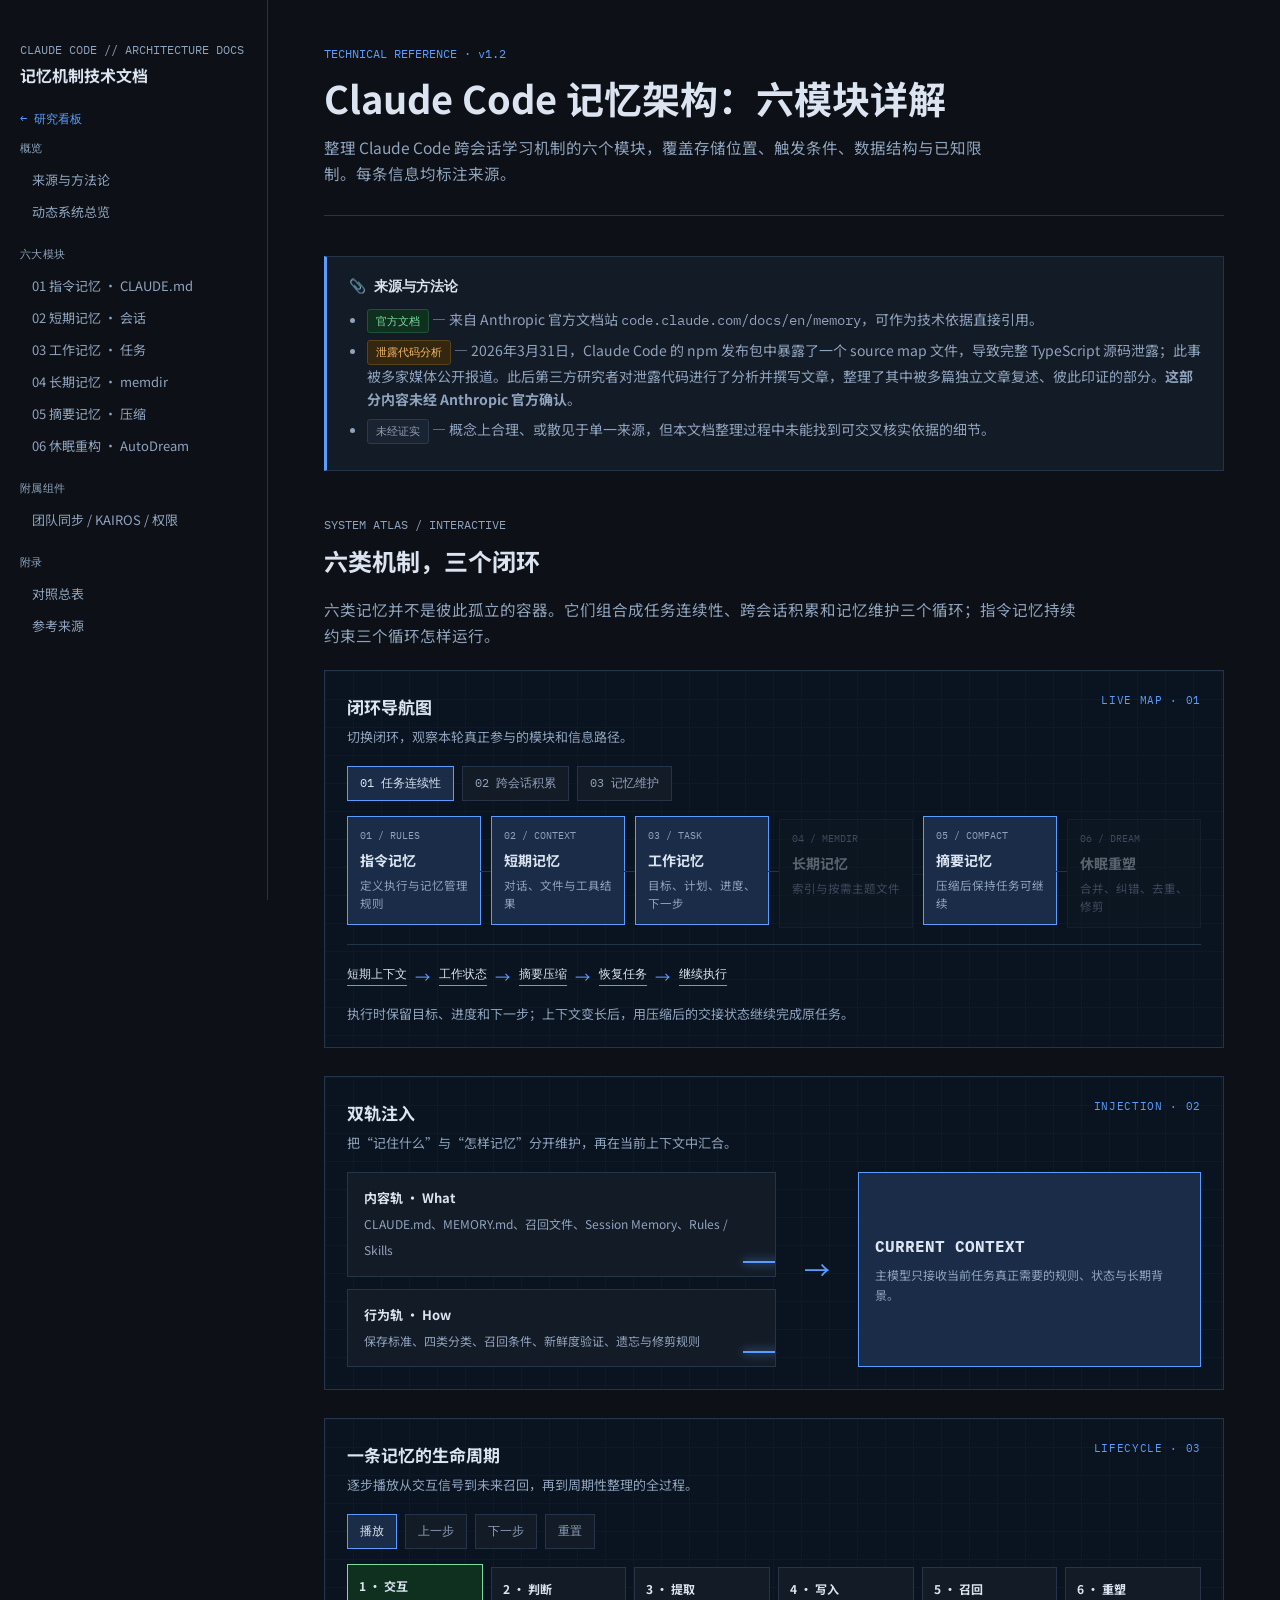
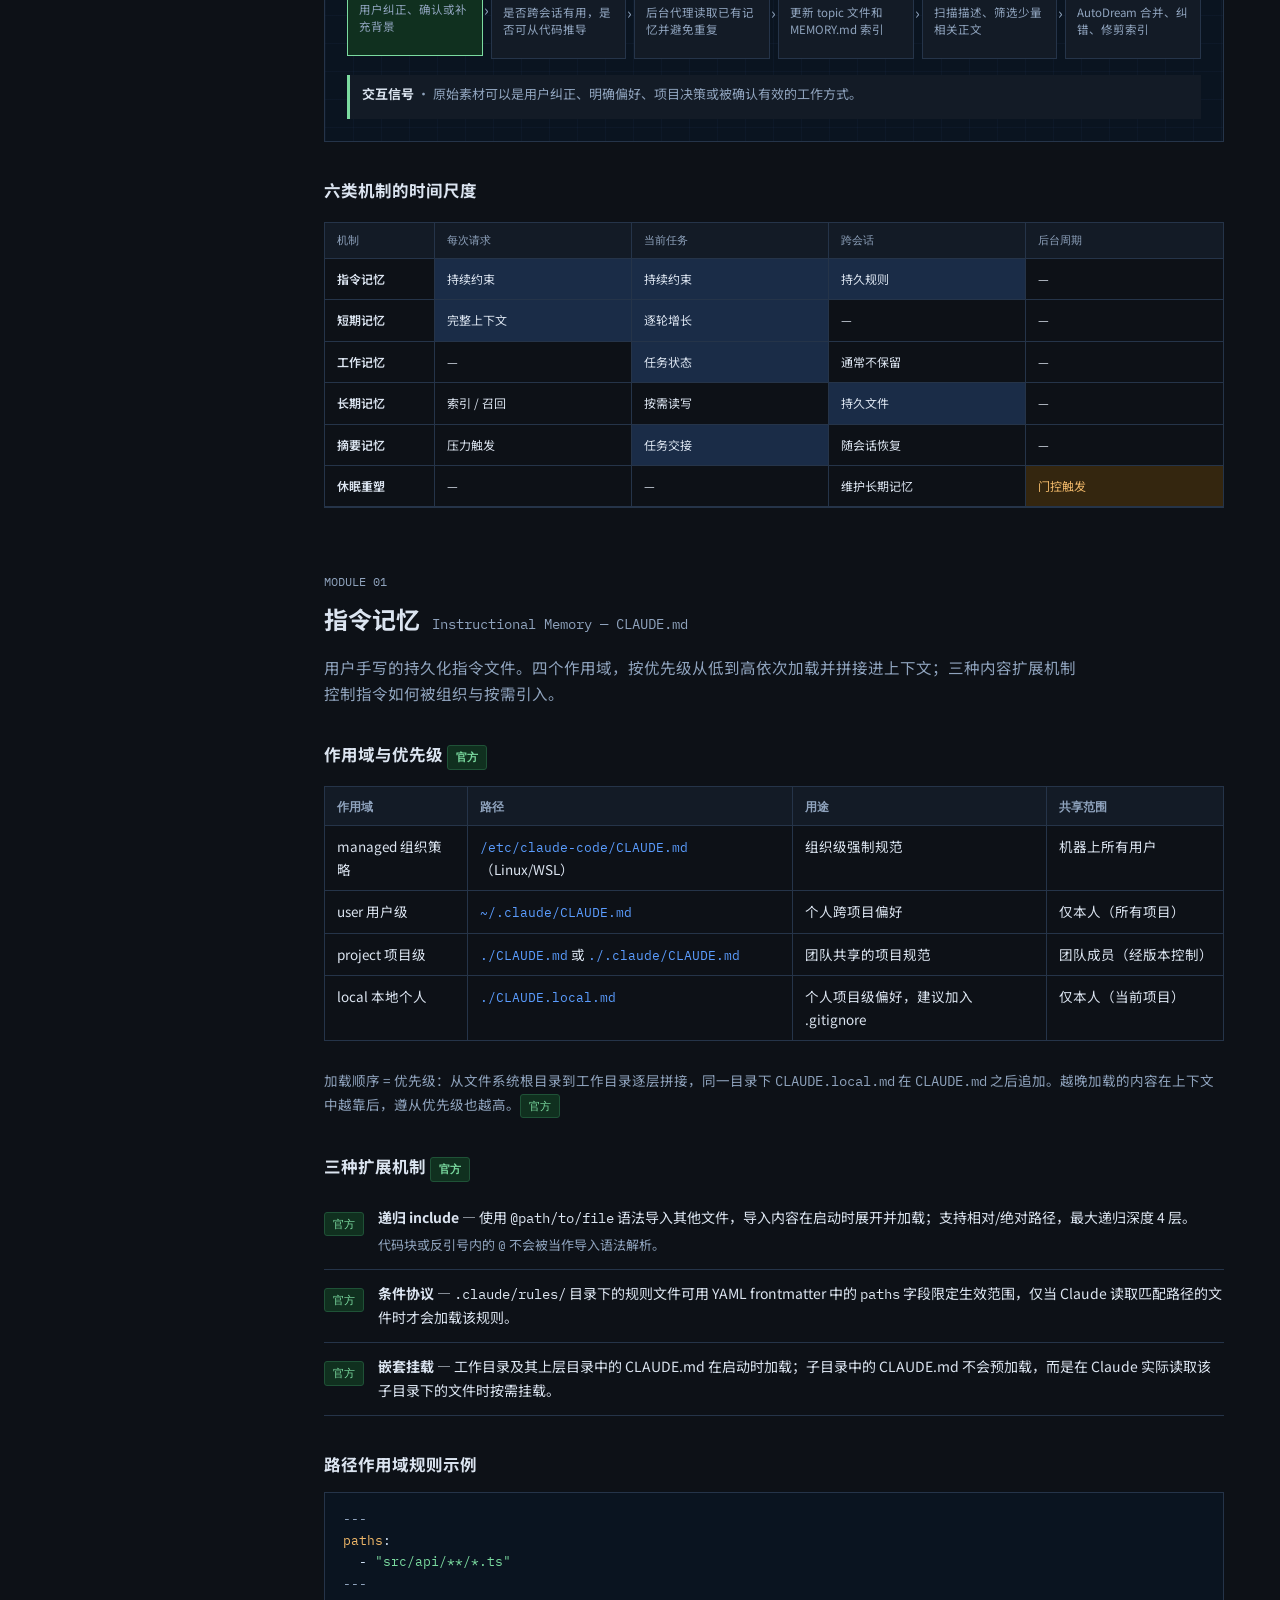
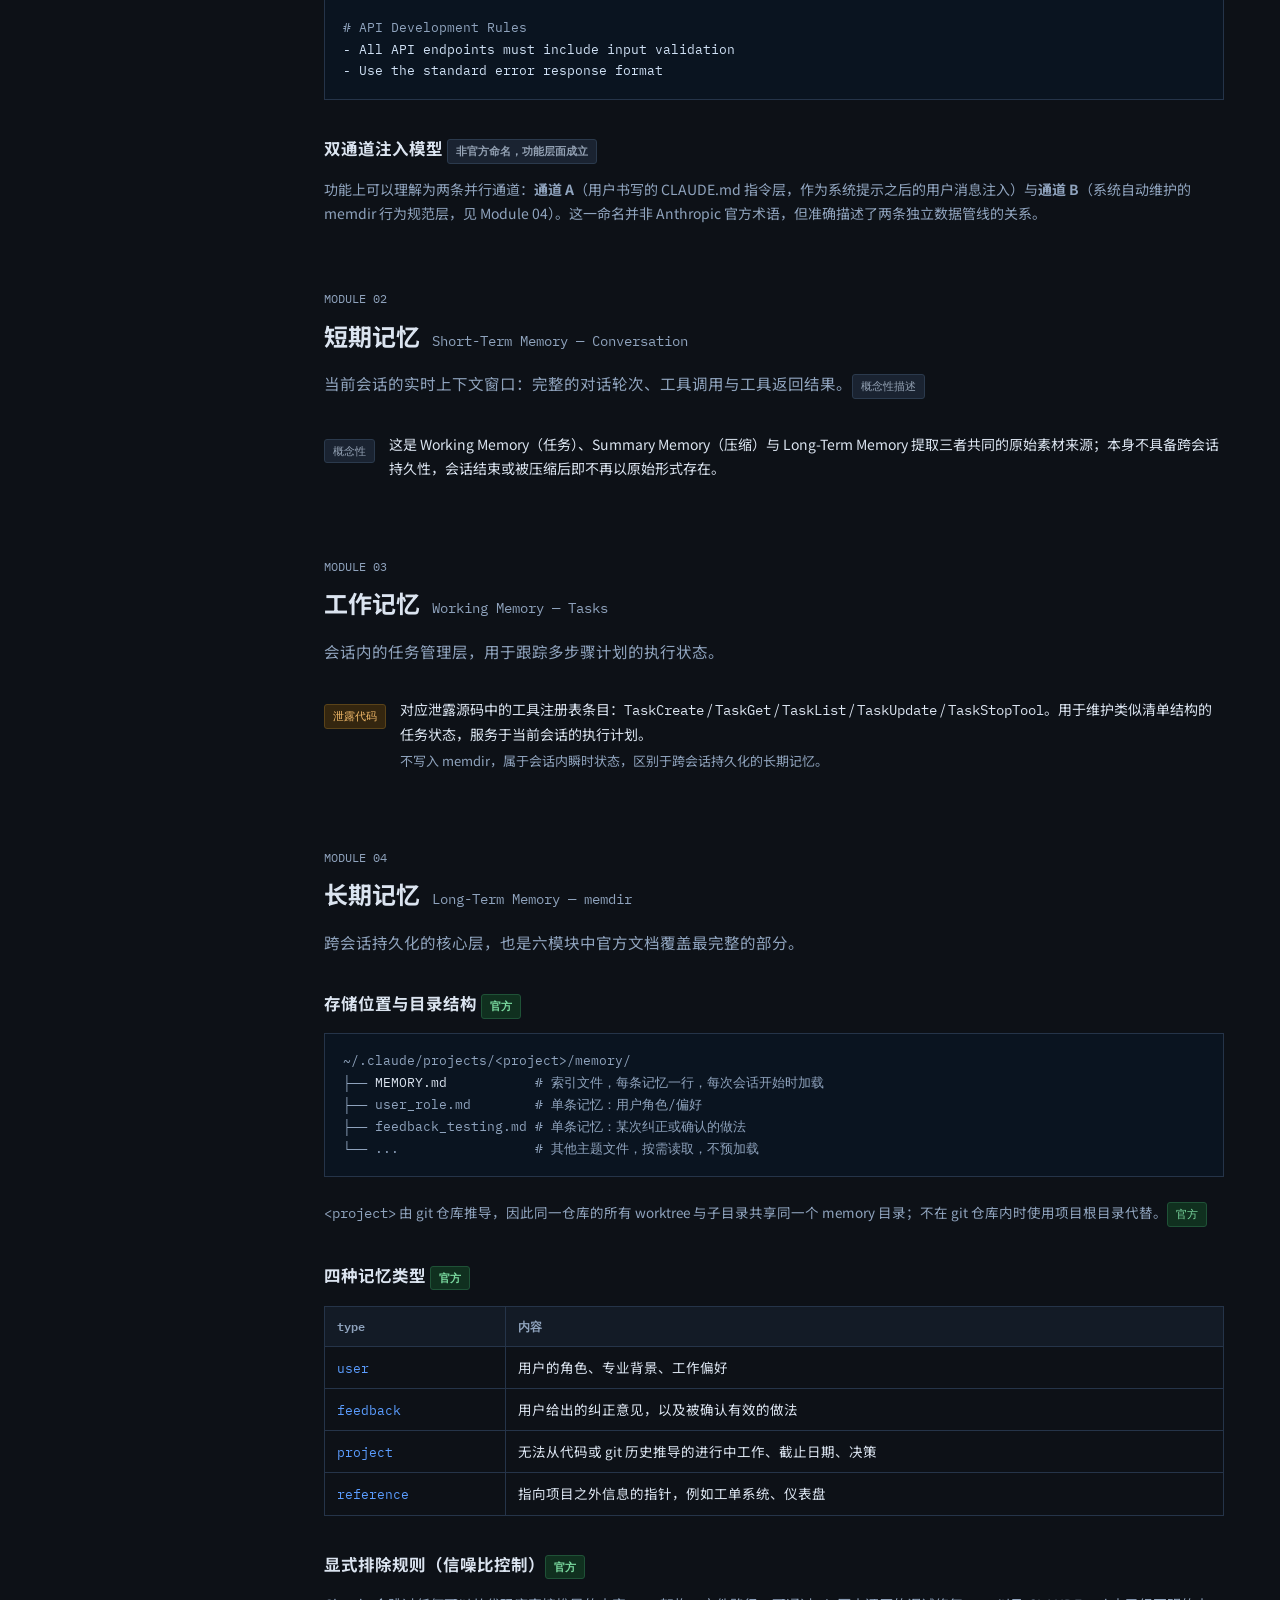
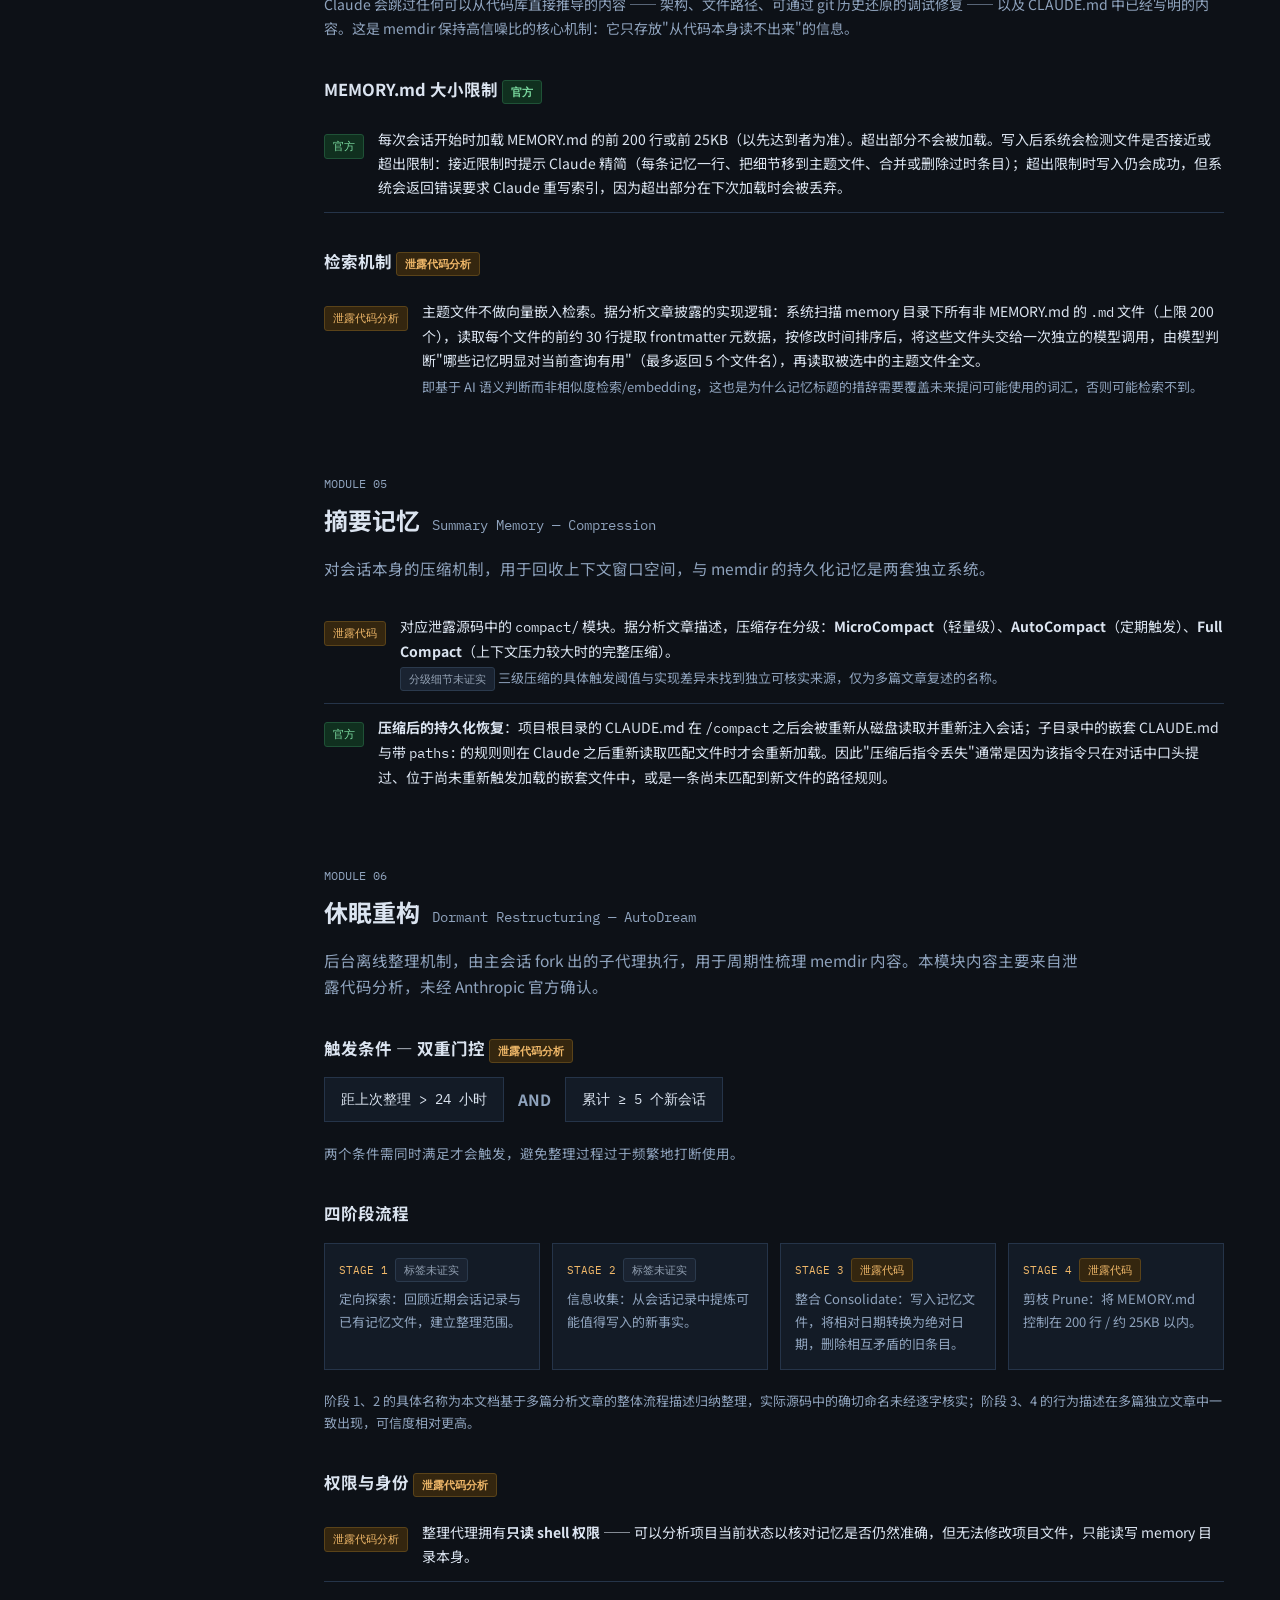
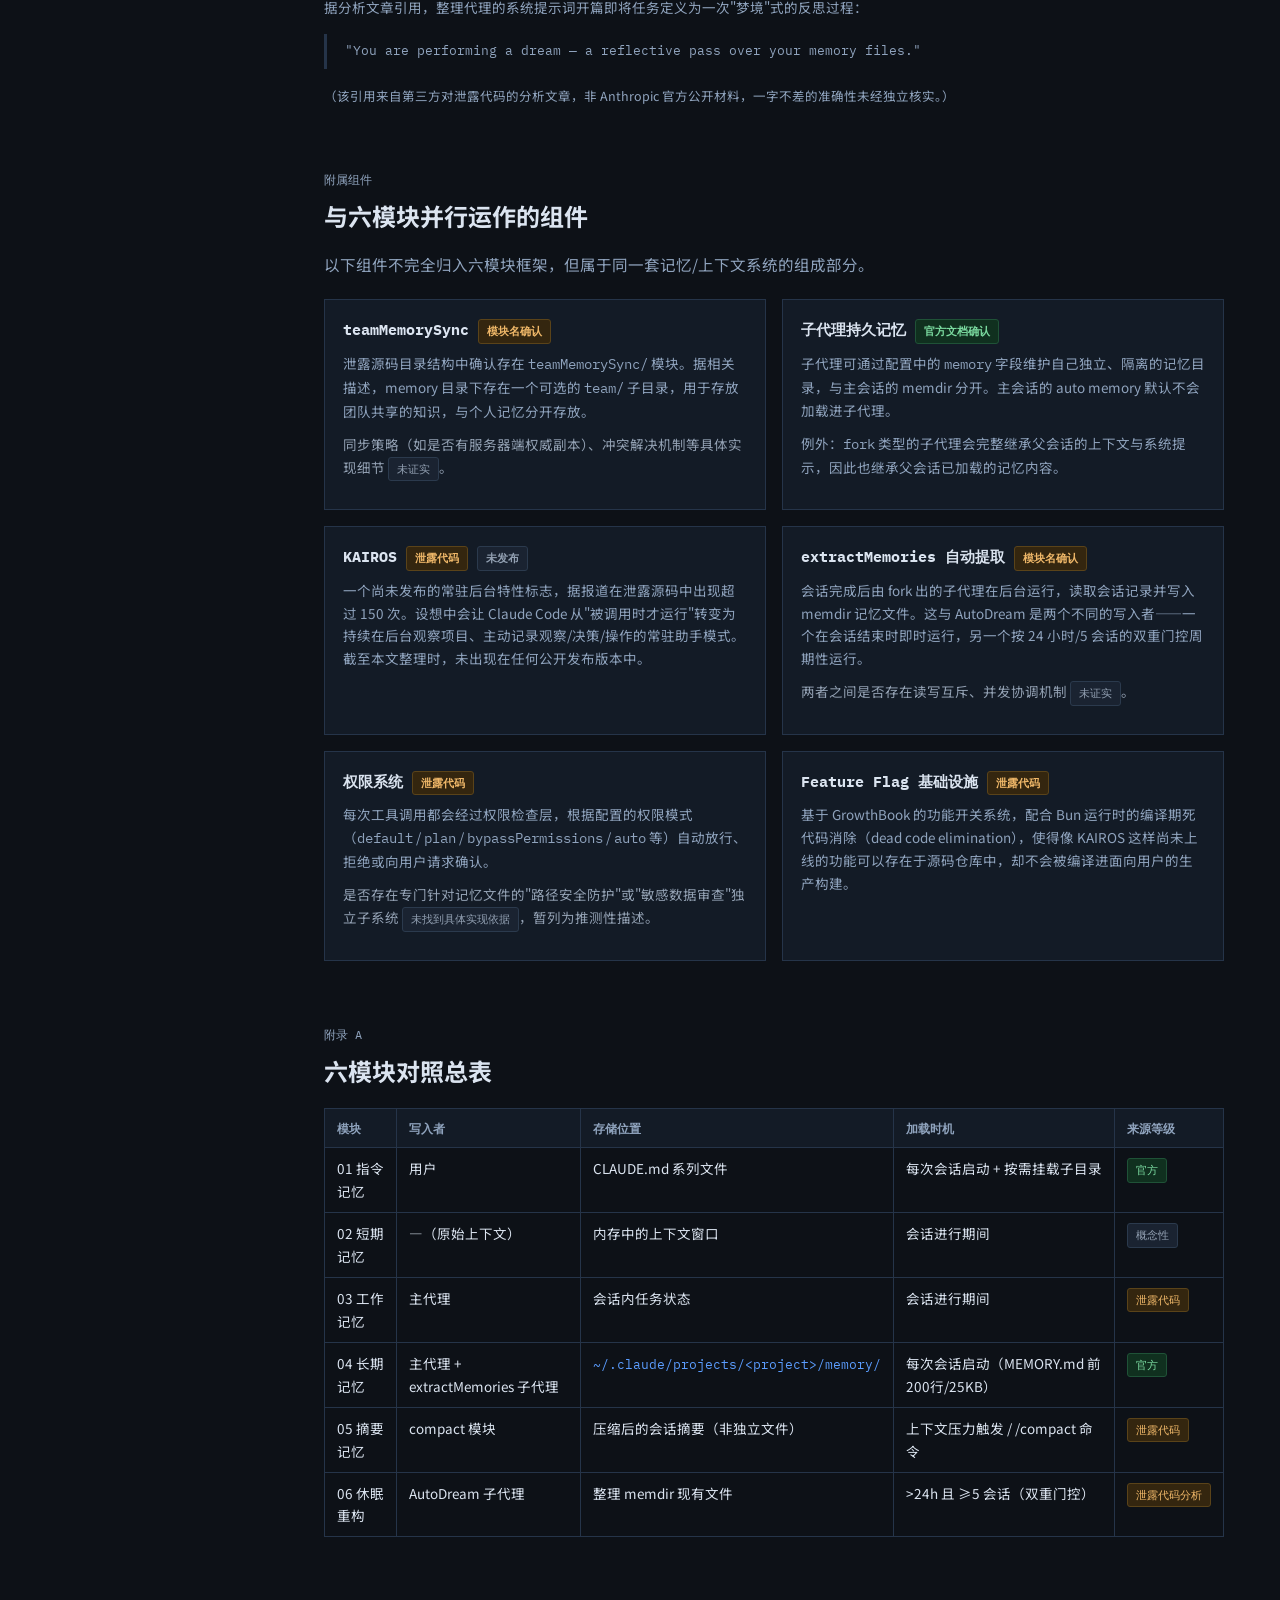
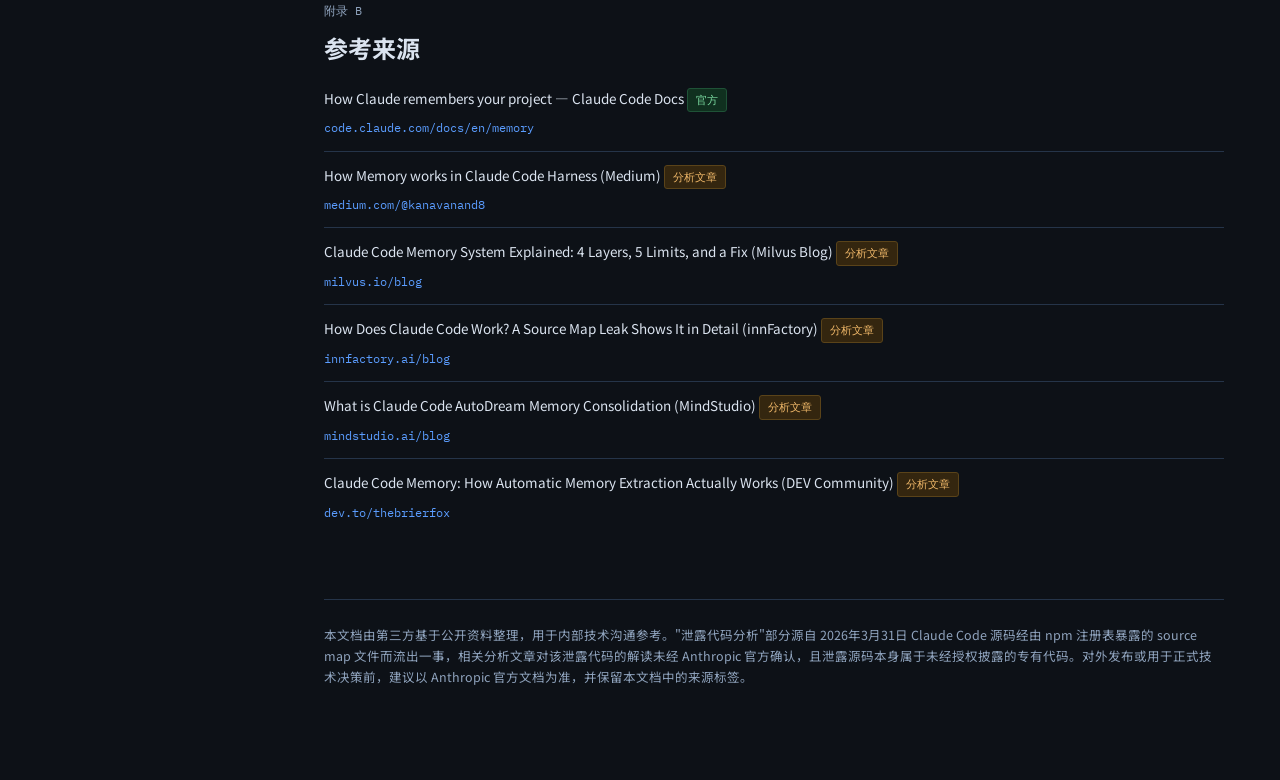
==== commit b34b78ed: "Add interactive Claude memory architecture visuals" ====
--- a/site/claude.html
+++ b/site/claude.html
@@ -356,6 +356,241 @@
     color: var(--text-soft);
     font-size: 12.5px;
   }
+
+  /* Interactive architecture atlas */
+  .visual-board {
+    border: 1px solid var(--border);
+    background:
+      linear-gradient(rgba(91, 157, 255, .035) 1px, transparent 1px),
+      linear-gradient(90deg, rgba(91, 157, 255, .035) 1px, transparent 1px),
+      var(--bg-code);
+    background-size: 28px 28px;
+    padding: 22px;
+    margin: 18px 0 28px;
+    overflow: hidden;
+  }
+  .visual-head {
+    display: flex;
+    align-items: flex-start;
+    justify-content: space-between;
+    gap: 18px;
+    margin-bottom: 18px;
+  }
+  .visual-head h3 { margin: 0 0 4px; font-size: 17px; }
+  .visual-head p { margin: 0; color: var(--text-soft); font-size: 13px; }
+  .visual-label {
+    flex-shrink: 0;
+    color: var(--accent);
+    font: 11px "IBM Plex Mono", monospace;
+    letter-spacing: .06em;
+  }
+  .loop-tabs, .flow-controls {
+    display: flex;
+    flex-wrap: wrap;
+    gap: 8px;
+    margin: 0 0 18px;
+  }
+  .loop-tab, .flow-btn {
+    appearance: none;
+    border: 1px solid var(--border);
+    background: var(--bg-panel);
+    color: var(--text-soft);
+    padding: 8px 12px;
+    font: 12px "IBM Plex Mono", monospace;
+    cursor: pointer;
+  }
+  .loop-tab:hover, .flow-btn:hover { color: var(--text); border-color: var(--accent); }
+  .loop-tab[aria-pressed="true"], .flow-btn.primary {
+    color: var(--text);
+    border-color: var(--accent);
+    background: var(--accent-soft);
+  }
+  .loop-map {
+    display: grid;
+    grid-template-columns: repeat(6, minmax(92px, 1fr));
+    gap: 10px;
+    position: relative;
+  }
+  .memory-node {
+    min-height: 108px;
+    border: 1px solid var(--border);
+    background: rgba(19, 27, 38, .92);
+    padding: 12px;
+    position: relative;
+    transition: border-color .25s ease, background .25s ease, transform .25s ease, opacity .25s ease;
+  }
+  .memory-node::after {
+    content: "";
+    position: absolute;
+    top: 50%;
+    right: -11px;
+    width: 11px;
+    border-top: 1px solid var(--border);
+  }
+  .memory-node:last-child::after { display: none; }
+  .memory-node .node-n {
+    display: block;
+    color: var(--text-soft);
+    font: 10px "IBM Plex Mono", monospace;
+    margin-bottom: 7px;
+  }
+  .memory-node strong { display: block; font-size: 14px; margin-bottom: 4px; }
+  .memory-node small { display: block; color: var(--text-soft); font-size: 11.5px; line-height: 1.5; }
+  .memory-node.active {
+    border-color: var(--accent);
+    background: var(--accent-soft);
+    transform: translateY(-3px);
+  }
+  .memory-node.active::before {
+    content: "";
+    position: absolute;
+    inset: -1px;
+    border: 1px solid var(--accent);
+    animation: node-pulse 1.8s ease-out infinite;
+    pointer-events: none;
+  }
+  .memory-node.dim { opacity: .38; }
+  .loop-route {
+    margin-top: 16px;
+    border-top: 1px solid var(--border);
+    padding-top: 14px;
+  }
+  .loop-route-line {
+    display: flex;
+    align-items: center;
+    flex-wrap: wrap;
+    gap: 8px;
+    min-height: 34px;
+  }
+  .route-stop {
+    color: var(--text);
+    font: 12px "IBM Plex Mono", monospace;
+    border-bottom: 1px solid var(--accent);
+    padding-bottom: 2px;
+  }
+  .route-arrow { color: var(--accent); animation: arrow-pulse 1.2s ease-in-out infinite; }
+  .loop-explain { margin: 10px 0 0; color: var(--text-soft); font-size: 13px; }
+
+  .injection-map {
+    display: grid;
+    grid-template-columns: 1fr 54px minmax(210px, .8fr);
+    gap: 14px;
+    align-items: stretch;
+  }
+  .tracks { display: grid; gap: 12px; }
+  .track {
+    border: 1px solid var(--border);
+    background: var(--bg-panel);
+    padding: 14px 16px;
+    position: relative;
+    overflow: hidden;
+  }
+  .track::after {
+    content: "";
+    position: absolute;
+    height: 2px;
+    width: 42px;
+    right: -10px;
+    bottom: 13px;
+    background: var(--accent);
+    box-shadow: 0 0 10px var(--accent);
+    animation: packet 2.4s linear infinite;
+  }
+  .track b { display: block; font-size: 13px; }
+  .track span { color: var(--text-soft); font-size: 12px; }
+  .merge-arrow {
+    display: grid;
+    place-items: center;
+    color: var(--accent);
+    font-size: 26px;
+  }
+  .context-box {
+    border: 1px solid var(--accent);
+    background: var(--accent-soft);
+    padding: 16px;
+    display: flex;
+    flex-direction: column;
+    justify-content: center;
+  }
+  .context-box strong { font-family: "IBM Plex Mono", monospace; }
+  .context-box span { color: var(--text-soft); font-size: 12px; margin-top: 5px; }
+
+  .lifecycle {
+    display: grid;
+    grid-template-columns: repeat(6, 1fr);
+    gap: 8px;
+    margin: 16px 0;
+  }
+  .life-step {
+    border: 1px solid var(--border);
+    background: var(--bg-panel);
+    padding: 11px;
+    min-height: 92px;
+    transition: .2s ease;
+    position: relative;
+  }
+  .life-step:not(:last-child)::after {
+    content: "›";
+    color: var(--text-soft);
+    position: absolute;
+    right: -7px;
+    top: 31px;
+    z-index: 2;
+  }
+  .life-step b { display: block; font-size: 12px; margin-bottom: 5px; }
+  .life-step span { display: block; color: var(--text-soft); font-size: 11.5px; line-height: 1.45; }
+  .life-step.active {
+    border-color: var(--official-fg);
+    background: var(--official-bg);
+    transform: translateY(-3px);
+  }
+  .flow-status {
+    min-height: 44px;
+    border-left: 3px solid var(--official-fg);
+    padding: 8px 12px;
+    background: var(--bg-panel);
+    color: var(--text-soft);
+    font-size: 13px;
+  }
+  .flow-status strong { color: var(--text); }
+
+  .timescale {
+    display: grid;
+    grid-template-columns: 110px repeat(4, 1fr);
+    border: 1px solid var(--border);
+    margin: 18px 0 28px;
+  }
+  .timescale > div { padding: 10px 12px; border-right: 1px solid var(--border); border-bottom: 1px solid var(--border); font-size: 12px; }
+  .timescale > div:nth-child(5n) { border-right: 0; }
+  .timescale .scale-head { color: var(--text-soft); font: 10.5px "IBM Plex Mono", monospace; background: var(--bg-panel); }
+  .timescale .scale-name { color: var(--text); font-weight: 600; }
+  .timescale .occupied { background: var(--accent-soft); color: var(--text); }
+  .timescale .maintained { background: var(--leak-bg); color: var(--leak-fg); }
+
+  @keyframes node-pulse { from { opacity: .8; transform: scale(1); } to { opacity: 0; transform: scale(1.06); } }
+  @keyframes arrow-pulse { 50% { transform: translateX(3px); opacity: .55; } }
+  @keyframes packet { from { transform: translateX(-340px); } to { transform: translateX(80px); } }
+
+  @media (max-width: 880px) {
+    .loop-map { grid-template-columns: repeat(3, 1fr); }
+    .memory-node:nth-child(3)::after { display: none; }
+    .lifecycle { grid-template-columns: repeat(3, 1fr); }
+  }
+  @media (max-width: 620px) {
+    .visual-board { padding: 16px; }
+    .visual-head, .injection-map { display: block; }
+    .visual-label { margin-top: 8px; }
+    .loop-map { grid-template-columns: 1fr 1fr; }
+    .memory-node:nth-child(2n)::after { display: none; }
+    .merge-arrow { transform: rotate(90deg); min-height: 46px; }
+    .context-box { min-height: 110px; }
+    .lifecycle { grid-template-columns: 1fr 1fr; }
+    .timescale { grid-template-columns: 92px repeat(4, 96px); width: 100%; max-width: 100%; overflow-x: auto; }
+    table { display: block; width: 100%; max-width: 100%; overflow-x: auto; }
+  }
+  @media (prefers-reduced-motion: reduce) {
+    *, *::before, *::after { animation-duration: .001ms !important; animation-iteration-count: 1 !important; scroll-behavior: auto !important; }
+  }
 </style>
 </head>
 <body>
@@ -369,6 +604,7 @@
     <div class="sidebar-group">
       <p class="sidebar-group-label">概览</p>
       <a class="nav-link" href="#methodology">来源与方法论</a>
+      <a class="nav-link" href="#atlas">动态系统总览</a>
     </div>
 
     <div class="sidebar-group">
@@ -395,7 +631,7 @@
 
   <main>
     <div class="doc-header">
-      <p class="doc-kicker">TECHNICAL REFERENCE · v1.1</p>
+      <p class="doc-kicker">TECHNICAL REFERENCE · v1.2</p>
       <h1>Claude Code 记忆架构：六模块详解</h1>
       <p class="lede">整理 Claude Code 跨会话学习机制的六个模块，覆盖存储位置、触发条件、数据结构与已知限制。每条信息均标注来源。</p>
     </div>
@@ -408,6 +644,84 @@
         <li><span class="tag unverified">未经证实</span> — 概念上合理、或散见于单一来源，但本文档整理过程中未能找到可交叉核实依据的细节。</li>
       </ul>
     </div>
+
+    <section class="module" id="atlas">
+      <p class="module-eyebrow">SYSTEM ATLAS / INTERACTIVE</p>
+      <h2>六类机制，三个闭环</h2>
+      <p class="desc">六类记忆并不是彼此孤立的容器。它们组合成任务连续性、跨会话积累和记忆维护三个循环；指令记忆持续约束三个循环怎样运行。</p>
+
+      <div class="visual-board">
+        <div class="visual-head">
+          <div><h3>闭环导航图</h3><p>切换闭环，观察本轮真正参与的模块和信息路径。</p></div>
+          <span class="visual-label">LIVE MAP · 01</span>
+        </div>
+        <div class="loop-tabs" role="group" aria-label="选择闭环">
+          <button class="loop-tab" type="button" data-loop="continuity" aria-pressed="true">01 任务连续性</button>
+          <button class="loop-tab" type="button" data-loop="learning" aria-pressed="false">02 跨会话积累</button>
+          <button class="loop-tab" type="button" data-loop="maintenance" aria-pressed="false">03 记忆维护</button>
+        </div>
+        <div class="loop-map" id="loop-map">
+          <div class="memory-node" data-module="instruction"><span class="node-n">01 / RULES</span><strong>指令记忆</strong><small>定义执行与记忆管理规则</small></div>
+          <div class="memory-node active" data-module="short"><span class="node-n">02 / CONTEXT</span><strong>短期记忆</strong><small>对话、文件与工具结果</small></div>
+          <div class="memory-node active" data-module="working"><span class="node-n">03 / TASK</span><strong>工作记忆</strong><small>目标、计划、进度、下一步</small></div>
+          <div class="memory-node" data-module="long"><span class="node-n">04 / MEMDIR</span><strong>长期记忆</strong><small>索引与按需主题文件</small></div>
+          <div class="memory-node active" data-module="summary"><span class="node-n">05 / COMPACT</span><strong>摘要记忆</strong><small>压缩后保持任务可继续</small></div>
+          <div class="memory-node" data-module="dream"><span class="node-n">06 / DREAM</span><strong>休眠重塑</strong><small>合并、纠错、去重、修剪</small></div>
+        </div>
+        <div class="loop-route" aria-live="polite">
+          <div class="loop-route-line" id="loop-route"></div>
+          <p class="loop-explain" id="loop-explain"></p>
+        </div>
+      </div>
+
+      <div class="visual-board">
+        <div class="visual-head">
+          <div><h3>双轨注入</h3><p>把“记住什么”与“怎样记忆”分开维护，再在当前上下文中汇合。</p></div>
+          <span class="visual-label">INJECTION · 02</span>
+        </div>
+        <div class="injection-map">
+          <div class="tracks">
+            <div class="track"><b>内容轨 · What</b><span>CLAUDE.md、MEMORY.md、召回文件、Session Memory、Rules / Skills</span></div>
+            <div class="track"><b>行为轨 · How</b><span>保存标准、四类分类、召回条件、新鲜度验证、遗忘与修剪规则</span></div>
+          </div>
+          <div class="merge-arrow" aria-hidden="true">→</div>
+          <div class="context-box"><strong>CURRENT CONTEXT</strong><span>主模型只接收当前任务真正需要的规则、状态与长期背景。</span></div>
+        </div>
+      </div>
+
+      <div class="visual-board">
+        <div class="visual-head">
+          <div><h3>一条记忆的生命周期</h3><p>逐步播放从交互信号到未来召回，再到周期性整理的全过程。</p></div>
+          <span class="visual-label">LIFECYCLE · 03</span>
+        </div>
+        <div class="flow-controls">
+          <button class="flow-btn primary" type="button" id="life-play">播放</button>
+          <button class="flow-btn" type="button" id="life-prev">上一步</button>
+          <button class="flow-btn" type="button" id="life-next">下一步</button>
+          <button class="flow-btn" type="button" id="life-reset">重置</button>
+        </div>
+        <div class="lifecycle" id="lifecycle">
+          <div class="life-step active"><b>1 · 交互</b><span>用户纠正、确认或补充背景</span></div>
+          <div class="life-step"><b>2 · 判断</b><span>是否跨会话有用，是否可从代码推导</span></div>
+          <div class="life-step"><b>3 · 提取</b><span>后台代理读取已有记忆并避免重复</span></div>
+          <div class="life-step"><b>4 · 写入</b><span>更新 topic 文件和 MEMORY.md 索引</span></div>
+          <div class="life-step"><b>5 · 召回</b><span>扫描描述、筛选少量相关正文</span></div>
+          <div class="life-step"><b>6 · 重塑</b><span>AutoDream 合并、纠错、修剪索引</span></div>
+        </div>
+        <div class="flow-status" id="life-status" aria-live="polite"></div>
+      </div>
+
+      <h3 class="sub">六类机制的时间尺度</h3>
+      <div class="timescale" aria-label="六类机制时间尺度矩阵">
+        <div class="scale-head">机制</div><div class="scale-head">每次请求</div><div class="scale-head">当前任务</div><div class="scale-head">跨会话</div><div class="scale-head">后台周期</div>
+        <div class="scale-name">指令记忆</div><div class="occupied">持续约束</div><div class="occupied">持续约束</div><div class="occupied">持久规则</div><div>—</div>
+        <div class="scale-name">短期记忆</div><div class="occupied">完整上下文</div><div class="occupied">逐轮增长</div><div>—</div><div>—</div>
+        <div class="scale-name">工作记忆</div><div>—</div><div class="occupied">任务状态</div><div>通常不保留</div><div>—</div>
+        <div class="scale-name">长期记忆</div><div>索引 / 召回</div><div>按需读写</div><div class="occupied">持久文件</div><div>—</div>
+        <div class="scale-name">摘要记忆</div><div>压力触发</div><div class="occupied">任务交接</div><div>随会话恢复</div><div>—</div>
+        <div class="scale-name">休眠重塑</div><div>—</div><div>—</div><div>维护长期记忆</div><div class="maintained">门控触发</div>
+      </div>
+    </section>
 
     <!-- MODULE 1 -->
     <section class="module" id="m1">
@@ -691,5 +1005,103 @@
 
   </main>
 </div>
+<script>
+  (() => {
+    const loopData = {
+      continuity: {
+        modules: ['instruction', 'short', 'working', 'summary'],
+        route: ['短期上下文', '工作状态', '摘要压缩', '恢复任务', '继续执行'],
+        explain: '执行时保留目标、进度和下一步；上下文变长后，用压缩后的交接状态继续完成原任务。'
+      },
+      learning: {
+        modules: ['instruction', 'short', 'long'],
+        route: ['交互与反馈', '价值判断', 'Extract Memories', 'memdir', '后续召回'],
+        explain: '执行后把真正具有未来价值的信号写入长期记忆；新会话只召回与当前问题明确相关的少量内容。'
+      },
+      maintenance: {
+        modules: ['instruction', 'long', 'dream'],
+        route: ['已有记忆与日志', '定向探索', '整合', '去重与纠错', '修剪并更新索引'],
+        explain: '后台周期性重组已有知识，控制重复、冲突和过时内容，避免长期记忆随着使用时间增长而失控。'
+      }
+    };
+
+    const route = document.getElementById('loop-route');
+    const explain = document.getElementById('loop-explain');
+    const nodes = [...document.querySelectorAll('.memory-node')];
+    const tabs = [...document.querySelectorAll('.loop-tab')];
+
+    function selectLoop(name) {
+      const item = loopData[name];
+      tabs.forEach(tab => tab.setAttribute('aria-pressed', String(tab.dataset.loop === name)));
+      nodes.forEach(node => {
+        const active = item.modules.includes(node.dataset.module);
+        node.classList.toggle('active', active);
+        node.classList.toggle('dim', !active);
+      });
+      route.innerHTML = item.route.map((stop, index) =>
+        `${index ? '<span class="route-arrow" aria-hidden="true">→</span>' : ''}<span class="route-stop">${stop}</span>`
+      ).join('');
+      explain.textContent = item.explain;
+    }
+    tabs.forEach(tab => tab.addEventListener('click', () => selectLoop(tab.dataset.loop)));
+    selectLoop('continuity');
+
+    const lifeSteps = [...document.querySelectorAll('.life-step')];
+    const lifeStatus = document.getElementById('life-status');
+    const lifeCopy = [
+      ['交互信号', '原始素材可以是用户纠正、明确偏好、项目决策或被确认有效的工作方式。'],
+      ['价值判断', '只保存未来仍可能有用、且无法从代码或 CLAUDE.md 直接获得的信息。'],
+      ['自动提取', '提取代理先查看已有记忆，判断新增、补充、替换或忽略，避免制造重复文件。'],
+      ['文件写入', '正文进入 user / feedback / project / reference 主题文件，MEMORY.md 只维护短索引。'],
+      ['动态召回', '后续请求只读取少量明确相关的记忆，并对陈旧的路径、函数和状态重新验证。'],
+      ['周期重塑', 'AutoDream 跨多次会话合并规律、修复冲突、删除过时信息并压缩索引。']
+    ];
+    let lifeIndex = 0;
+    let lifeTimer = null;
+    const playButton = document.getElementById('life-play');
+
+    function stopLife() {
+      if (lifeTimer) window.clearInterval(lifeTimer);
+      lifeTimer = null;
+      playButton.textContent = '播放';
+    }
+    function drawLife() {
+      lifeSteps.forEach((step, index) => step.classList.toggle('active', index === lifeIndex));
+      lifeStatus.innerHTML = `<strong>${lifeCopy[lifeIndex][0]}</strong> · ${lifeCopy[lifeIndex][1]}`;
+      document.getElementById('life-prev').disabled = lifeIndex === 0;
+      document.getElementById('life-next').disabled = lifeIndex === lifeSteps.length - 1;
+    }
+    playButton.addEventListener('click', () => {
+      if (lifeTimer) { stopLife(); return; }
+      if (lifeIndex === lifeSteps.length - 1) lifeIndex = 0;
+      drawLife();
+      playButton.textContent = '暂停';
+      lifeTimer = window.setInterval(() => {
+        if (lifeIndex < lifeSteps.length - 1) {
+          lifeIndex += 1;
+          drawLife();
+        } else {
+          stopLife();
+        }
+      }, 2100);
+    });
+    document.getElementById('life-prev').addEventListener('click', () => {
+      stopLife();
+      lifeIndex = Math.max(0, lifeIndex - 1);
+      drawLife();
+    });
+    document.getElementById('life-next').addEventListener('click', () => {
+      stopLife();
+      lifeIndex = Math.min(lifeSteps.length - 1, lifeIndex + 1);
+      drawLife();
+    });
+    document.getElementById('life-reset').addEventListener('click', () => {
+      stopLife();
+      lifeIndex = 0;
+      drawLife();
+    });
+    drawLife();
+  })();
+</script>
 </body>
 </html>
